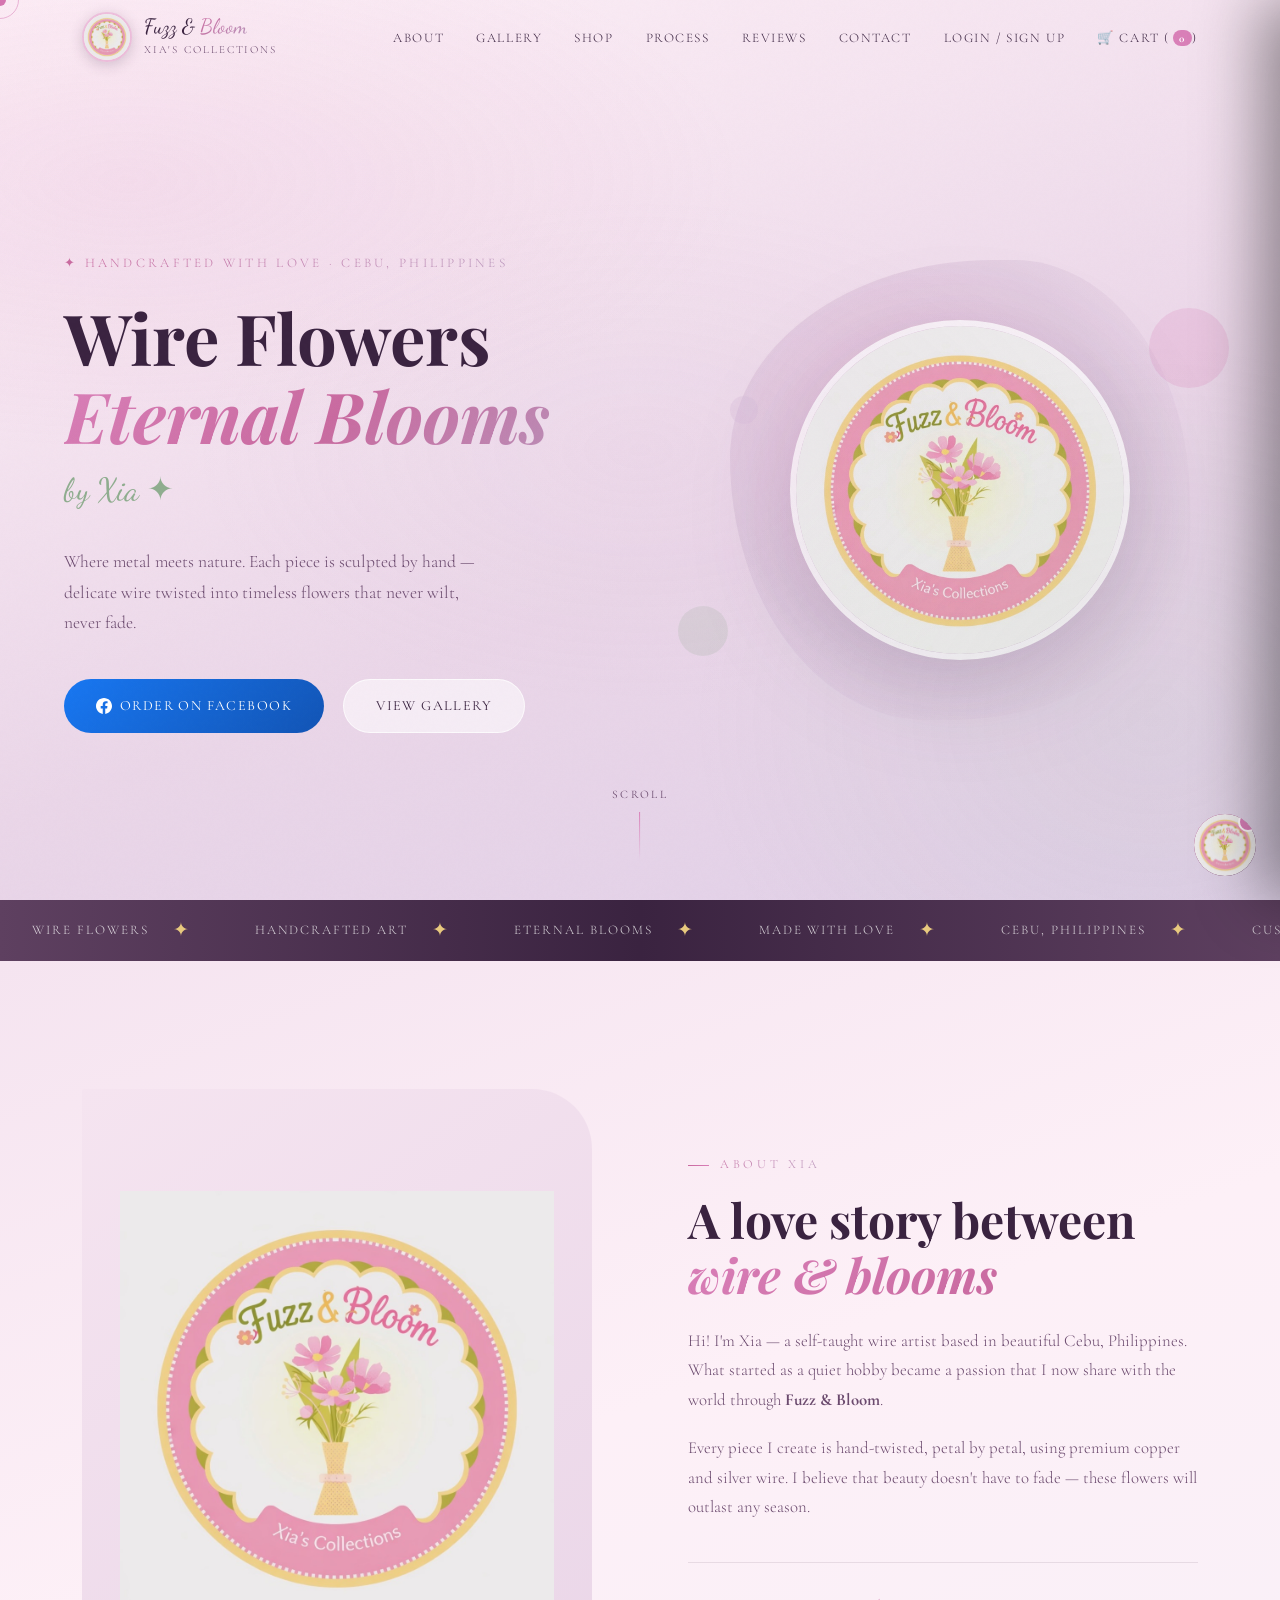
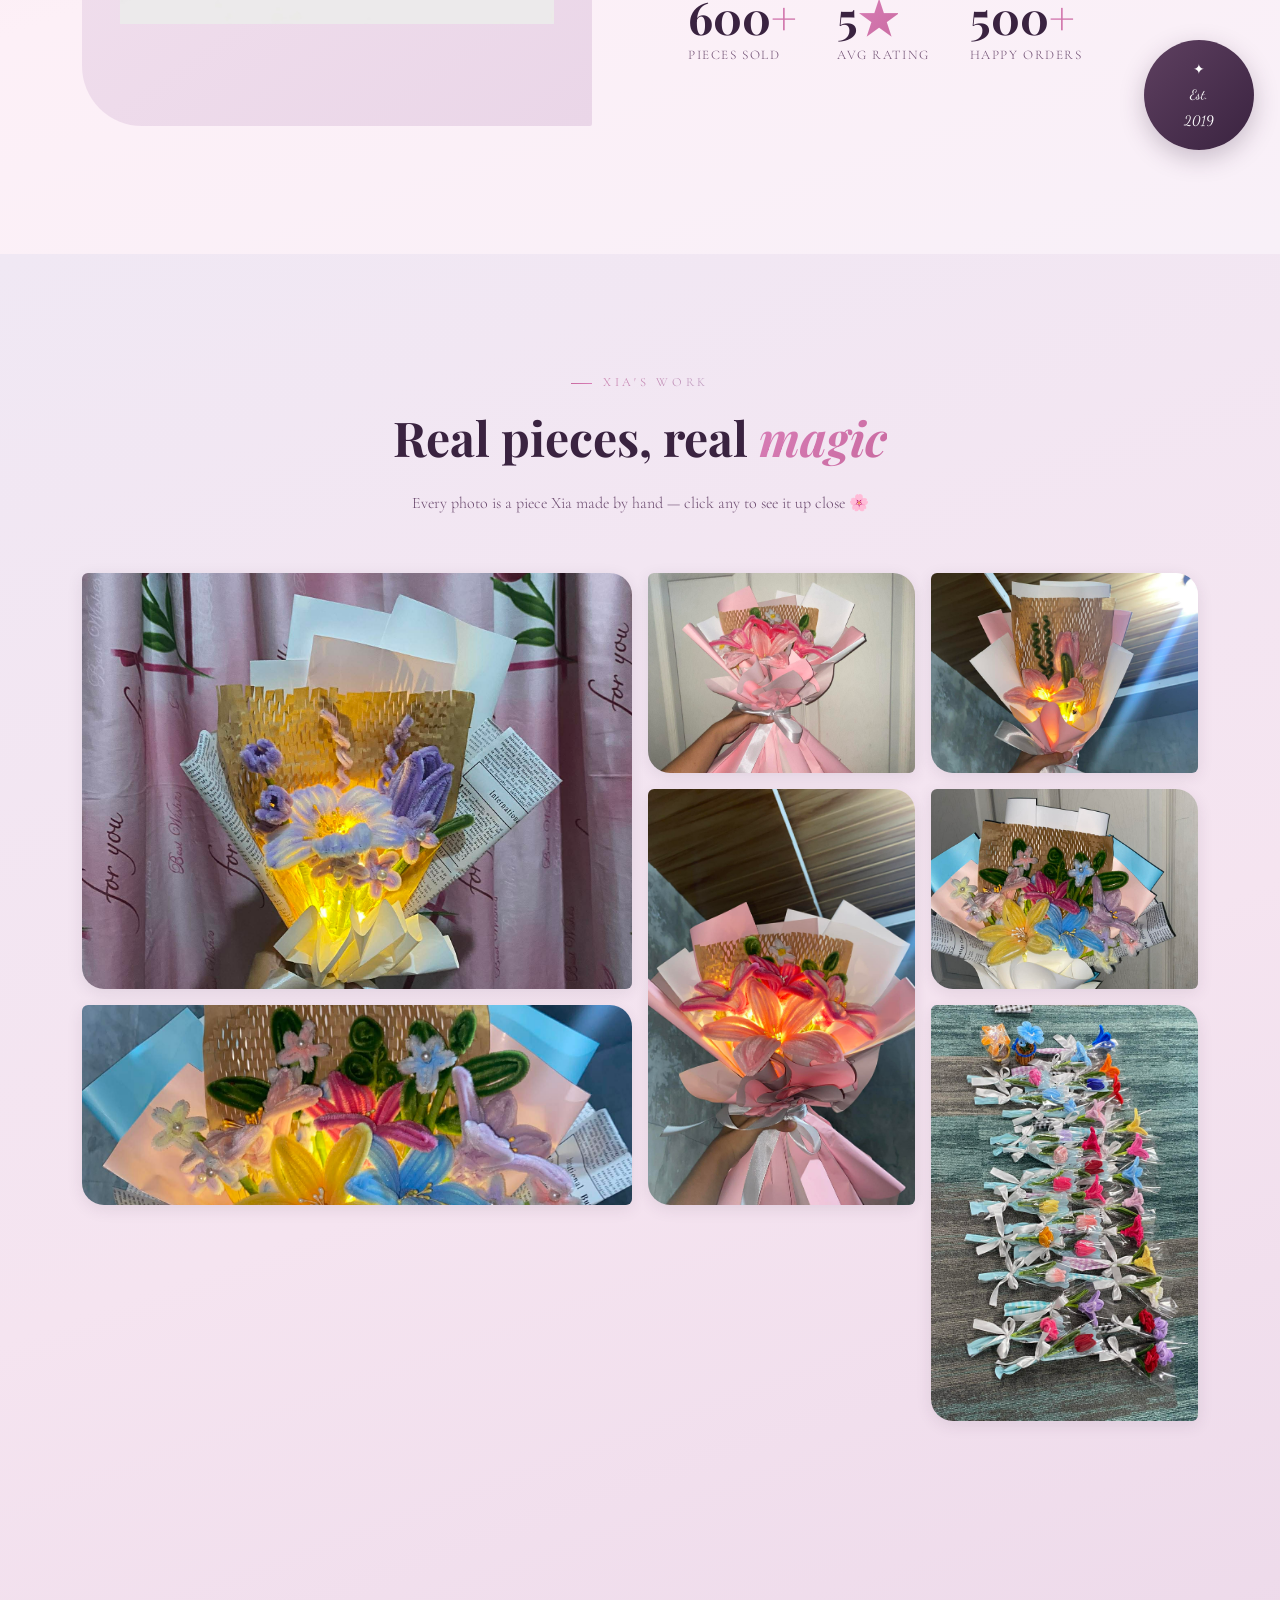
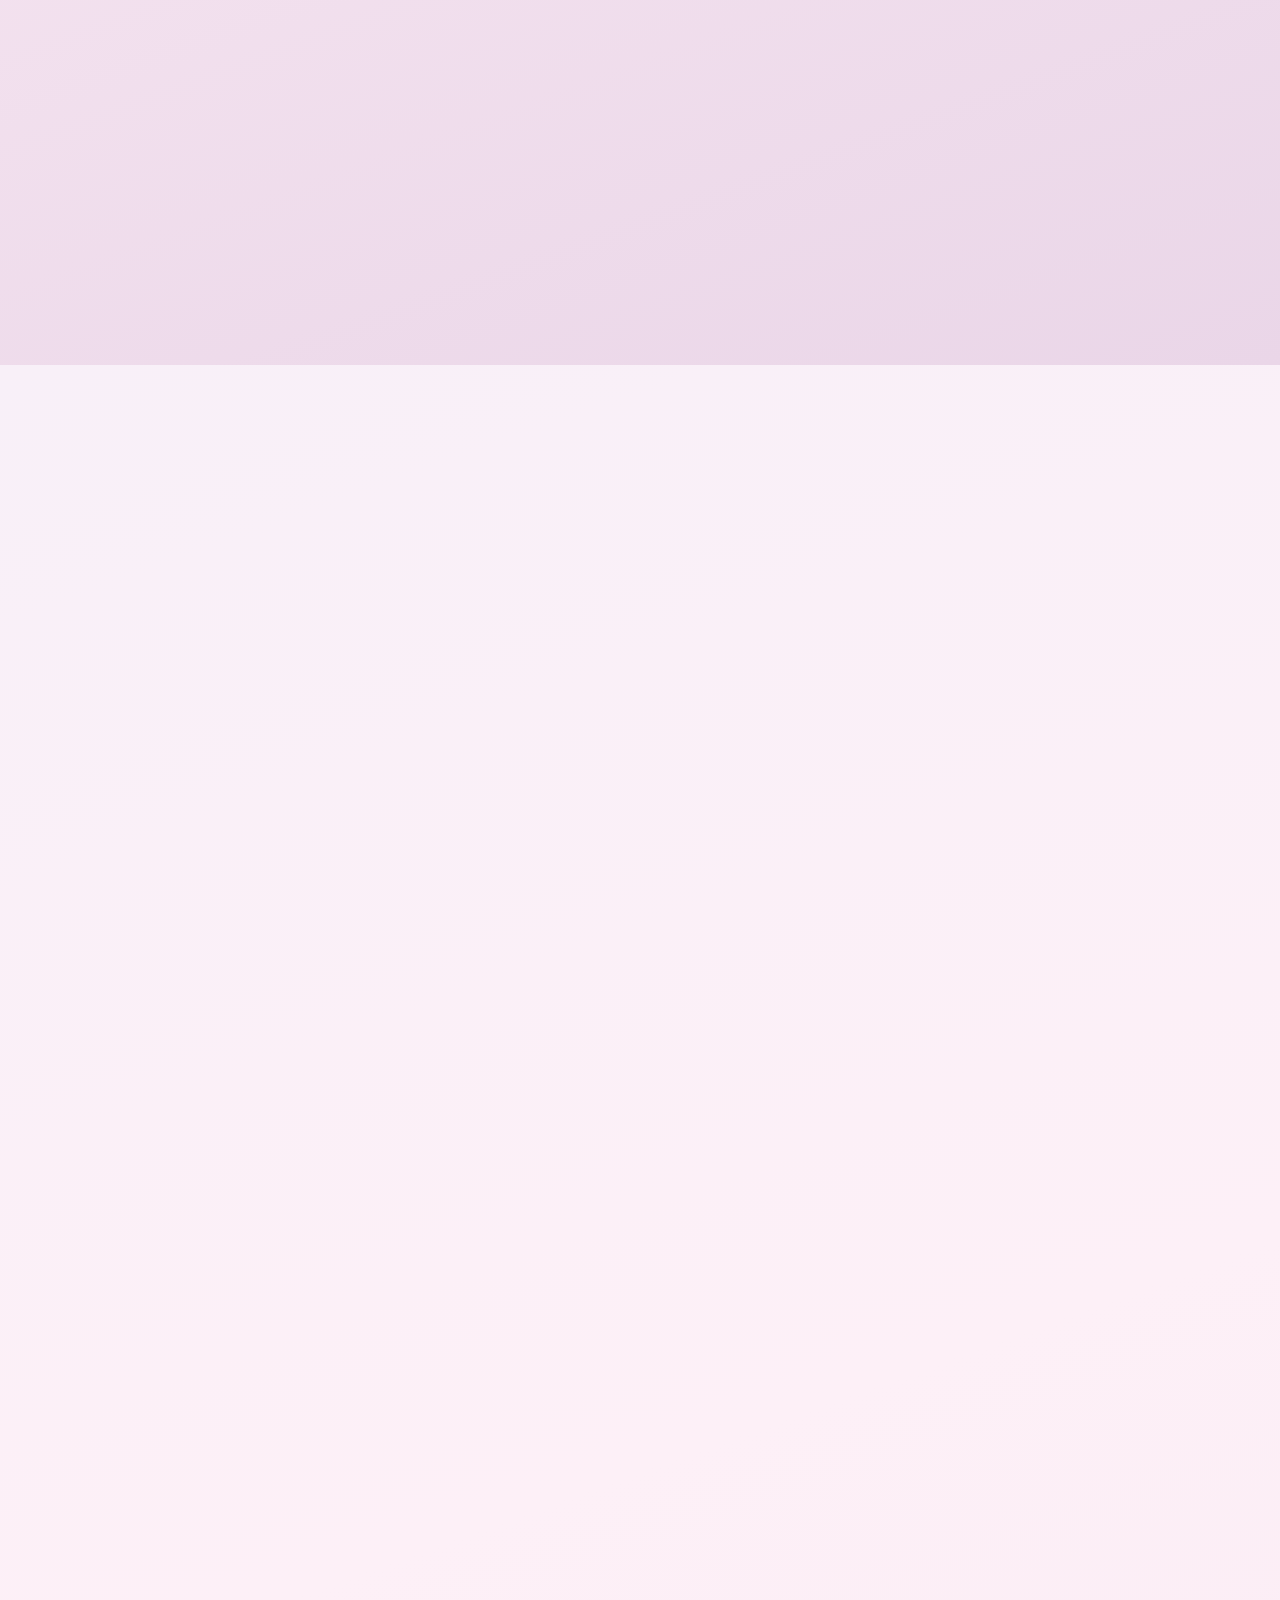
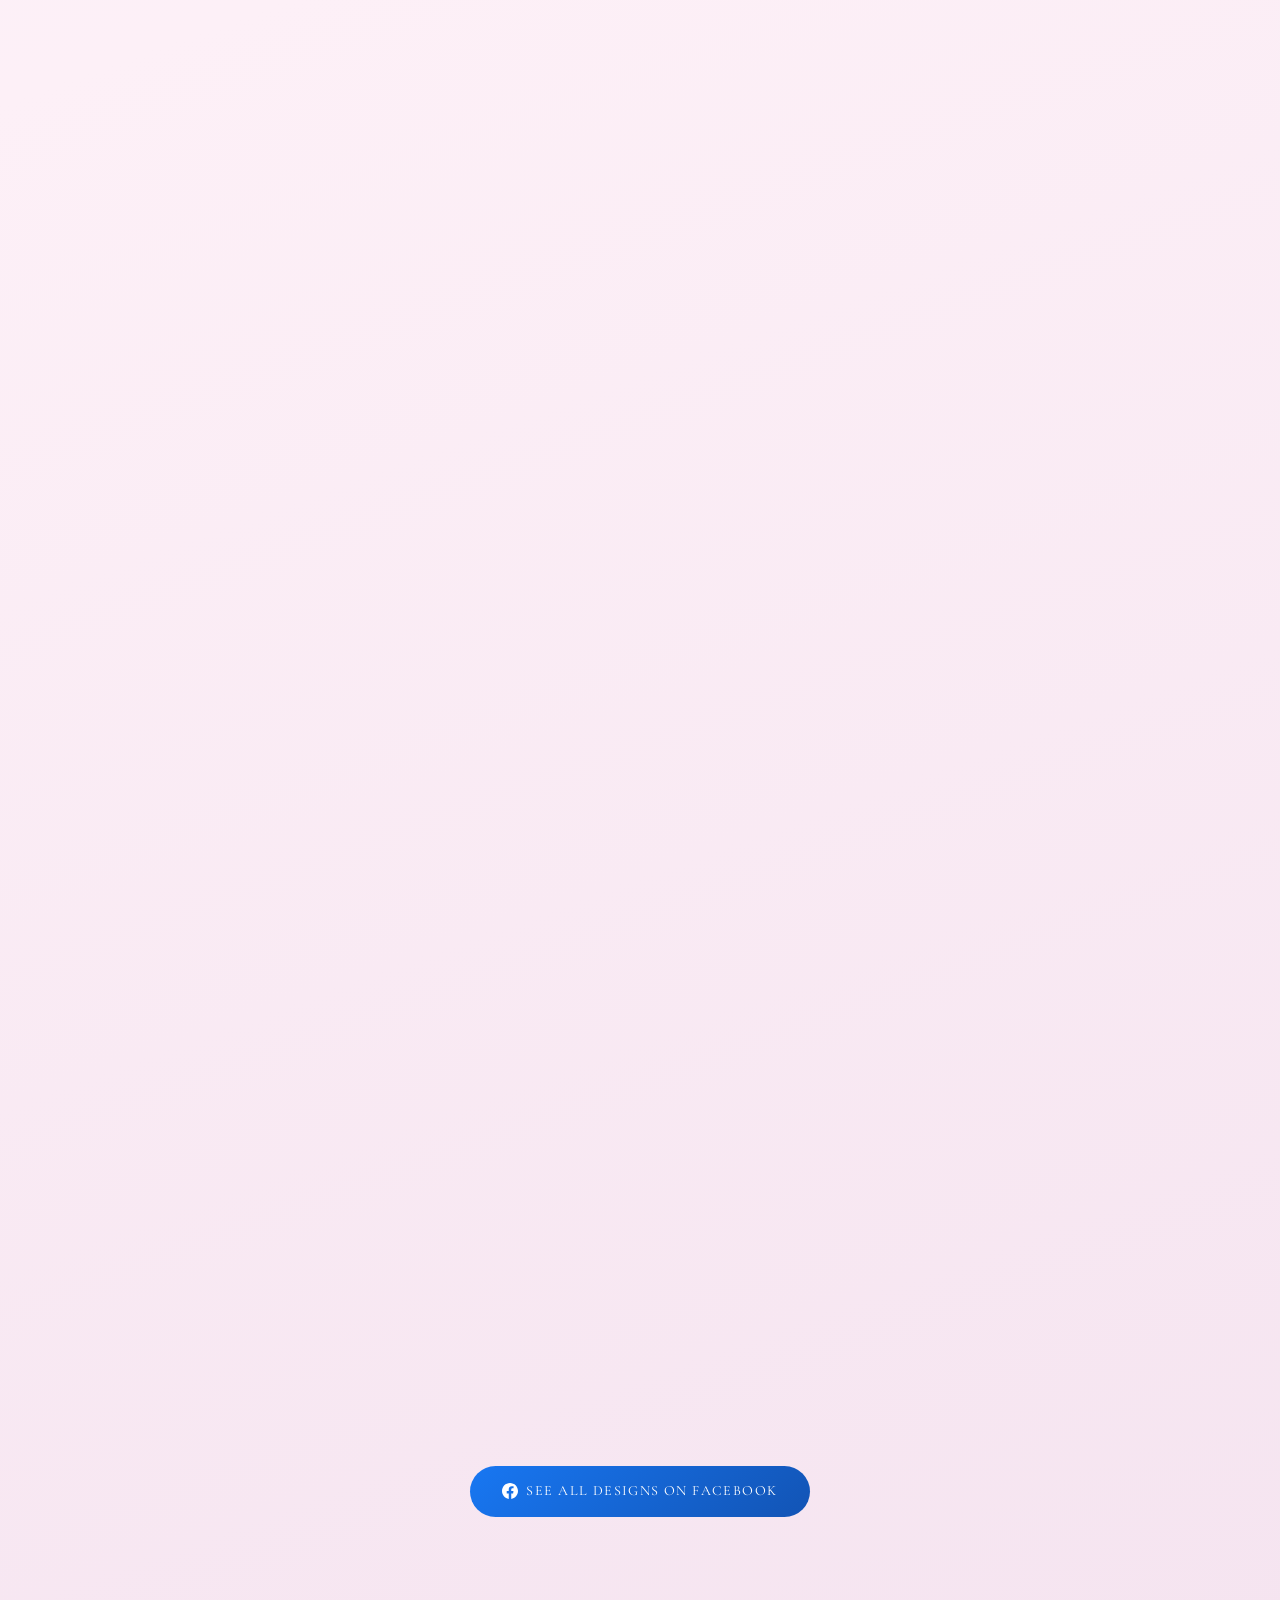
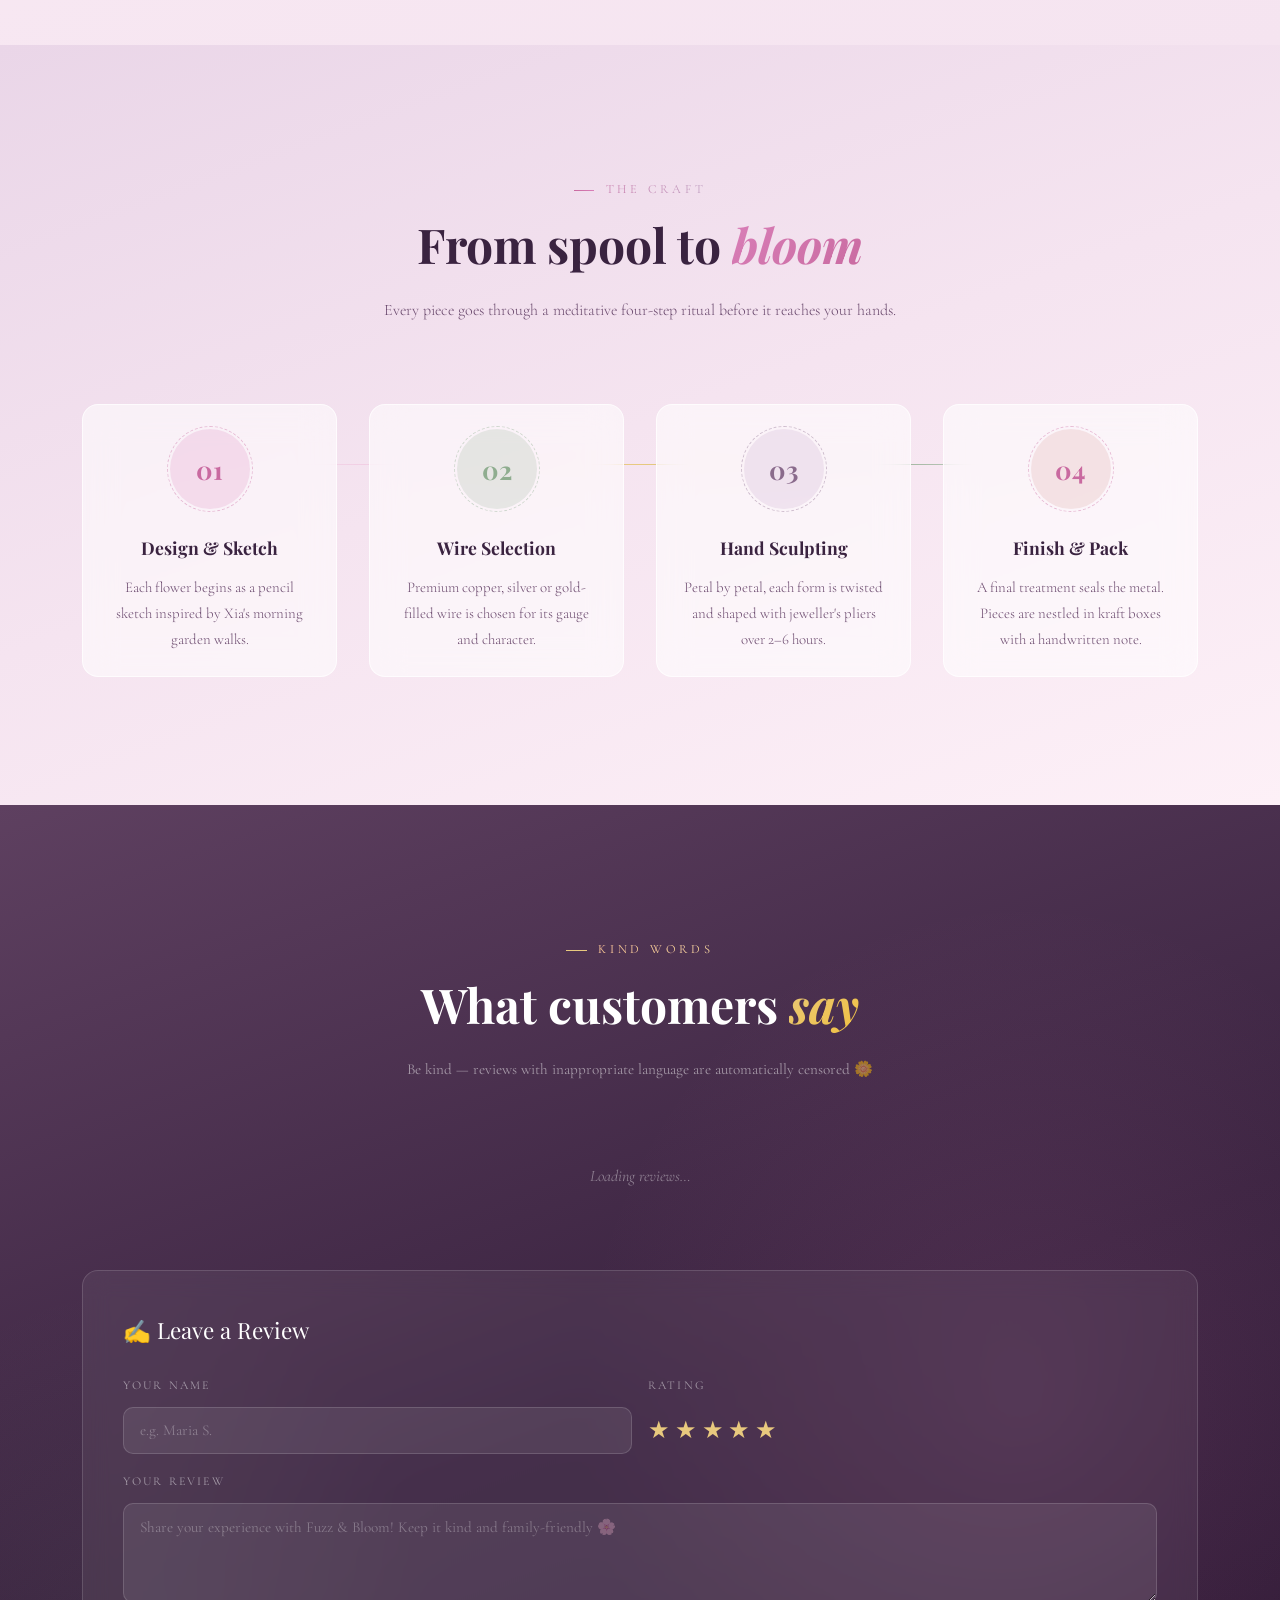
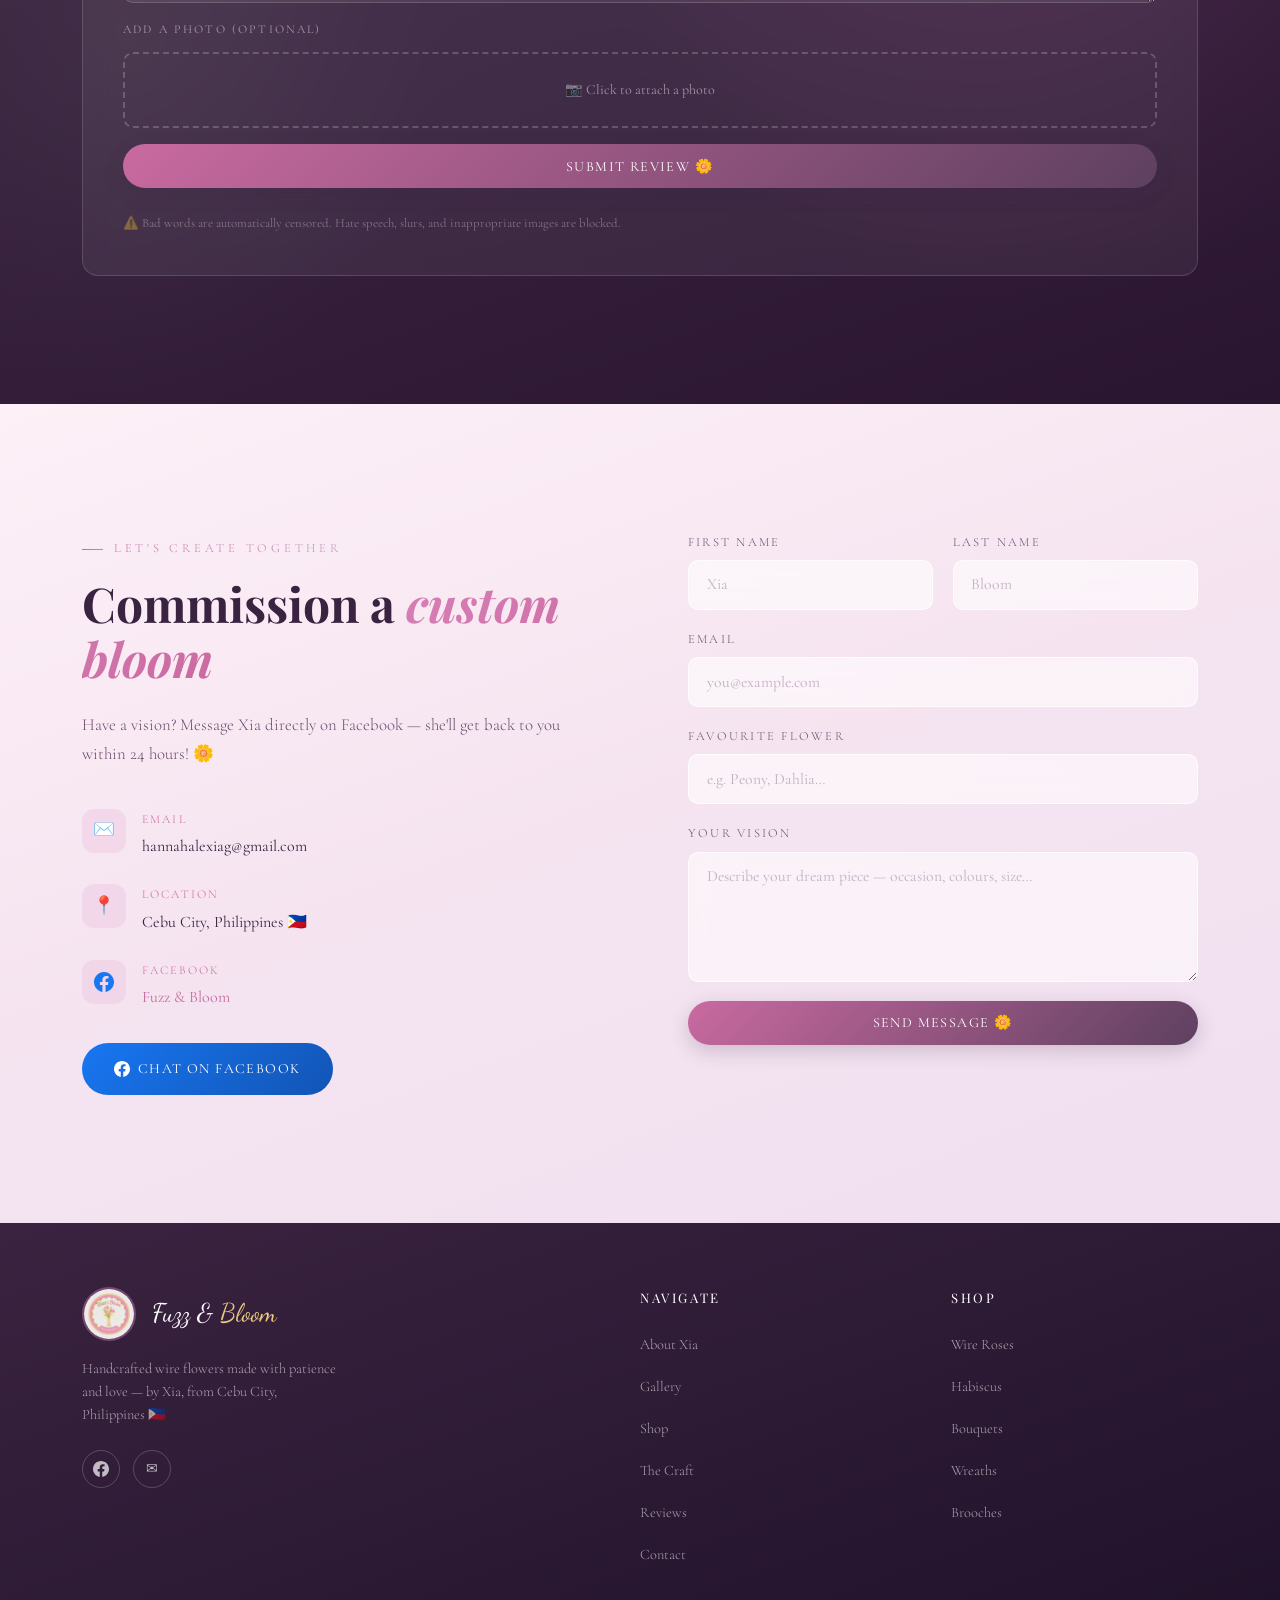
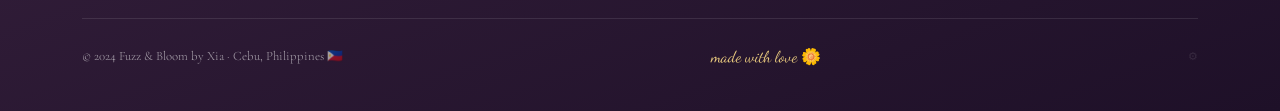
==== yuhuyuj/index.html @ 00b51adc "Rename index (1) (2).html to index.html" ====
<!DOCTYPE html>
<html lang="en">
<head>
  <meta charset="UTF-8"/>
  <meta name="viewport" content="width=device-width, initial-scale=1.0"/>
  <title>Fuzz &amp; Bloom — Xia's Collections</title>
  <link rel="icon" type="image/jpeg" href="rg.png"/>
  <link rel="preconnect" href="https://fonts.googleapis.com"/>
  <link rel="preconnect" href="https://fonts.gstatic.com" crossorigin/>
  <link href="https://fonts.googleapis.com/css2?family=Playfair+Display:ital,wght@0,400;0,700;1,400&family=Cormorant+Garamond:ital,wght@0,300;0,400;1,300&family=Dancing+Script:wght@500;700&display=swap" rel="stylesheet"/>
  <link rel="stylesheet" href="fb-addon.css">
</head>
<body>
  <div class="toast-container" id="toastContainer"></div>

  <div class="cursor" id="cursor"></div>
  <div class="cursor-ring" id="cursorRing"></div>
  <button onclick="window.scrollTo({top:0,behavior:'smooth'})" class="back-top" id="backTop">↑</button>

  <div class="price-modal" id="priceModal">
    <div class="price-box">
      <button class="price-close" id="priceClose">✕</button>
      <img src="f7.jpg" alt="Price List" class="price-img" onerror="this.style.display='none'"/>
      <div class="price-title">Wire Flower Prices 🌸</div>
      <div class="price-subtitle">Handcrafted by Xia · Cebu, Philippines</div>
      <div class="price-list">
        <div class="price-row"><span class="price-flower">🌹 Rose</span><span class="price-amt">₱50</span></div>
        <div class="price-row"><span class="price-flower">🌷 Tulips</span><span class="price-amt">₱45</span></div>
        <div class="price-row"><span class="price-flower">🌺 Habiscus</span><span class="price-amt">₱50</span></div>
        <div class="price-row"><span class="price-flower">🌸 Small Lily</span><span class="price-amt">₱30</span></div>
        <div class="price-row"><span class="price-flower">🌸 Big Lily</span><span class="price-amt">₱50</span></div>
        <div class="price-row"><span class="price-flower">🌻 Small Sunflower</span><span class="price-amt">₱50</span></div>
        <div class="price-row"><span class="price-flower">🌻 Big Sunflower</span><span class="price-amt">₱65</span></div>
        <div class="price-row"><span class="price-flower">💜 Small Lavender</span><span class="price-amt">₱25</span></div>
        <div class="price-row"><span class="price-flower">💜 Big Lavender</span><span class="price-amt">₱40</span></div>
        <div class="price-row"><span class="price-flower">🌼 Gerbera</span><span class="price-amt">₱45</span></div>
      </div>
      <div class="price-note">✨ +₱5 if with a simple wrap</div>
      <a href="https://www.facebook.com/profile.php?id=61588443693937" target="_blank" class="price-order-btn">
        <svg viewBox="0 0 24 24" style="width:16px;height:16px;fill:#fff"><path d="M24 12.073C24 5.406 18.627 0 12 0S0 5.406 0 12.073C0 18.1 4.388 23.094 10.125 24v-8.437H7.078v-3.49h3.047V9.41c0-3.026 1.792-4.697 4.533-4.697 1.312 0 2.686.236 2.686.236v2.97h-1.513c-1.49 0-1.956.93-1.956 1.887v2.267h3.328l-.532 3.49h-2.796V24C19.612 23.094 24 18.1 24 12.073z"/></svg>
        Order on Facebook
      </a>
    </div>
  </div>

  <div class="lightbox" id="lightbox">
    <button class="lb-close" id="lbClose">✕</button>
    <button class="lb-prev" id="lbPrev">‹</button>
    <img id="lbImg" src="" alt="Gallery"/>
    <button class="lb-next" id="lbNext">›</button>
    <div class="lb-counter" id="lbCounter"></div>
  </div>

  <div class="price-modal" id="potModal">
    <div class="price-box">
      <button class="price-close" onclick="closePotModal()">✕</button>
      <div style="display:grid;grid-template-columns:1fr 1fr;gap:.8rem;margin-bottom:1.2rem">
        <img src="lily.jpg" alt="Lily" style="border-radius:10px;height:120px;object-fit:cover;width:100%"/>
        <img src="habiscus.jpg" alt="Habiscus" style="border-radius:10px;height:120px;object-fit:cover;width:100%"/>
      </div>
      <div class="price-title">Flower on a Pot 🪴</div>
      <div class="price-subtitle">Handcrafted Wire Flowers in Pots</div>
      <div class="price-list">
        <div class="price-row"><span class="price-flower">🌸 Lily (1pc)</span><span class="price-amt">₱149</span></div>
        <div class="price-row"><span class="price-flower">🌺 Habiscus (1pc)</span><span class="price-amt">₱149</span></div>
      </div>
      <div class="price-note">🪴 Perfect home decor gift handmade by Xia!</div>
      <a href="https://www.facebook.com/profile.php?id=61588443693937" target="_blank" class="price-order-btn" style="margin-top:1rem">
        <svg viewBox="0 0 24 24" style="width:16px;height:16px;fill:#fff"><path d="M24 12.073C24 5.406 18.627 0 12 0S0 5.406 0 12.073C0 18.1 4.388 23.094 10.125 24v-8.437H7.078v-3.49h3.047V9.41c0-3.026 1.792-4.697 4.533-4.697 1.312 0 2.686.236 2.686.236v2.97h-1.513c-1.49 0-1.956.93-1.956 1.887v2.267h3.328l-.532 3.49h-2.796V24C19.612 23.094 24 18.1 24 12.073z"/></svg>
        Order on Facebook
      </a>
    </div>
  </div>

  <!-- AUTH MODAL (Login / Sign Up / Forgot Password) -->
  <div class="price-modal" id="authModal" style="display:none;">
    <div class="price-box" style="max-width:380px;">
      <button class="price-close" onclick="closeAuthModal()">✕</button>
      <div class="price-title" id="authModalTitle">Welcome to Fuzz &amp; Bloom 🌸</div>
      <div class="price-subtitle" id="authModalSub">Log in to start ordering</div>
      
      <!-- Login Form -->
      <form id="loginFormContainer" onsubmit="handleUserLogin(event)" style="display:flex;flex-direction:column;gap:1rem;margin-top:1rem;">
        <input class="sidebar-input" type="email" id="loginEmail" placeholder="Email address" required style="width:100%;"/>
        <input class="sidebar-input" type="password" id="loginPassword" placeholder="Password" required style="width:100%;"/>
        <p id="loginErrorMsg" style="color:#ff9999;font-size:0.8rem;display:none;"></p>
        <button type="submit" class="btn btn-primary" style="justify-content:center;width:100%;">Sign In</button>
        <div style="display:flex;justify-content:space-between;font-size:0.82rem;margin-top:.5rem;">
          <a href="#" onclick="switchAuthView('signup')" style="color:var(--gold)">Create Account</a>
          <a href="#" onclick="switchAuthView('forgot')" style="color:rgba(255,255,255,.6)">Forgot Password?</a>
        </div>
      </form>

      <!-- Sign Up Form -->
      <form id="signupFormContainer" onsubmit="handleUserSignup(event)" style="display:none;flex-direction:column;gap:1rem;margin-top:1rem;">
        <input class="sidebar-input" type="email" id="signupEmail" placeholder="Email address" required style="width:100%;"/>
        <input class="sidebar-input" type="password" id="signupPassword" placeholder="Create Password (min 6 chars)" required style="width:100%;"/>
        <p id="signupErrorMsg" style="color:#ff9999;font-size:0.8rem;display:none;"></p>
        <button type="submit" class="btn btn-primary" style="justify-content:center;width:100%;">Sign Up</button>
        <div style="text-align:center;font-size:0.82rem;margin-top:.5rem;">
          <a href="#" onclick="switchAuthView('login')" style="color:var(--gold)">Already have an account? Log In</a>
        </div>
      </form>

      <!-- Forgot Password Form -->
      <form id="forgotFormContainer" onsubmit="handleForgotPassword(event)" style="display:none;flex-direction:column;gap:1rem;margin-top:1rem;">
        <input class="sidebar-input" type="email" id="forgotEmail" placeholder="Enter your account email" required style="width:100%;"/>
        <p id="forgotErrorMsg" style="color:#ff9999;font-size:0.8rem;display:none;"></p>
        <button type="submit" class="btn btn-primary" style="justify-content:center;width:100%;">Send Reset Link</button>
        <div style="text-align:center;font-size:0.82rem;margin-top:.5rem;">
          <a href="#" onclick="switchAuthView('login')" style="color:var(--gold)">Back to Login</a>
        </div>
      </form>
    </div>
  </div>

  <!-- CART & CHECKOUT MODAL -->
  <div class="price-modal" id="cartModal" style="display:none;">
    <div class="price-box" style="max-width:480px;">
      <button class="price-close" onclick="closeCartModal()">✕</button>
      <div class="price-title">Your Shopping Cart 🛒</div>
      <div class="price-subtitle">Review items before purchasing</div>
      <div id="cartItemsContainer" style="max-height:220px;overflow-y:auto;margin:1rem 0;display:flex;flex-direction:column;gap:.5rem;">
      </div>
      <div style="display:flex;justify-content:space-between;color:#fff;font-family:var(--ff-display);font-size:1.2rem;margin:1rem 0;border-top:1px solid rgba(255,255,255,.1);padding-top:.5rem;">
        <span>Total:</span>
        <span id="cartTotalPrice">₱0</span>
      </div>
      <button onclick="purchaseCart()" class="btn btn-primary" style="width:100%;justify-content:center;">Purchase Cart 🌸</button>
    </div>
  </div>

  <div class="admin-overlay" id="adminOverlay"></div>
  <div class="admin-sidebar" id="adminSidebar">
    <div class="sidebar-header">
      <div class="sidebar-logo">
        <img src="logo.jpg" alt="Logo" class="sidebar-logo-img" onerror="this.style.display='none'"/>
        <div>
          <div class="sidebar-title">Admin Panel</div>
          <div class="sidebar-subtitle">Fuzz &amp; Bloom ✦ Xia's Collections</div>
        </div>
      </div>
      <button class="sidebar-close" id="sidebarClose">✕</button>
    </div>

    <div class="sidebar-tabs" id="sidebarTabs" style="display:none">
      <button class="sidebar-tab active" data-tab="reviews">💬 Reviews</button>
      <button class="sidebar-tab" data-tab="gallery">🖼 Gallery</button>
      <button class="sidebar-tab" data-tab="orders">📦 Orders</button>
      <button class="sidebar-tab" data-tab="logs">📋 Logs</button>
      <button class="sidebar-tab" data-tab="account">⚙️ Account</button>
    </div>

    <div class="sidebar-panel active" id="panel-login">
      <div style="text-align:center;padding:1rem 0">
        <div style="font-size:2.5rem;margin-bottom:.5rem">🔐</div>
        <div style="font-family:var(--ff-display);font-size:1.3rem;color:#fff;margin-bottom:.25rem">Welcome Back</div>
        <div style="font-size:.88rem;color:rgba(255,255,255,.4)">Sign in to manage your shop</div>
      </div>
      <div class="sidebar-field">
        <label class="sidebar-label">Username</label>
        <input class="sidebar-input" type="text" id="adminUser" placeholder="Enter username"/>
      </div>
      <div class="sidebar-field">
        <label class="sidebar-label">Password</label>
        <input class="sidebar-input" type="password" id="adminPass" placeholder="Enter password"/>
      </div>
      <p class="login-error" id="loginErr">❌ Incorrect credentials. Please try again.</p>
      <button class="sidebar-btn sidebar-btn-primary" onclick="doAdminLogin()">Sign In →</button>
    </div>

    <div class="sidebar-panel" id="panel-reviews">
      <div class="sidebar-section-title">Manage Reviews</div>
      <div id="adminRevList">
        <div class="admin-empty">Loading reviews…</div>
      </div>
    </div>

    <div class="sidebar-panel" id="panel-gallery">
      <div class="sidebar-section-title">Add Gallery Photos</div>
      <p style="font-size:.85rem;color:rgba(255,255,255,.45);margin-bottom:.5rem">Upload photos — AI will check for appropriate content before adding them to your gallery.</p>
      <div class="admin-upload-box" id="adminUploadBox">
        <input type="file" id="adminPhotoInput" accept="image/*" multiple onchange="handleAdminPhotoUpload(this)"/>
        <div class="admin-upload-label">📸 Click or drag photos here<br><span style="font-size:.75rem;opacity:.7">AI content check will run automatically</span></div>
      </div>
      <div class="admin-checking-msg" id="adminCheckMsg">🔍 Checking image with AI…</div>
      <div class="admin-approved-msg" id="adminApprovedMsg">✅ Image approved! Added to gallery.</div>
      <div class="admin-rejected-msg" id="adminRejectedMsg">🚫 Image rejected by AI moderator — inappropriate content detected.</div>
      <div class="admin-upload-preview" id="adminUploadPreview"></div>
      <div class="sidebar-section-title" style="margin-top:1rem">Current Gallery</div>
      <div class="admin-gallery-grid" id="adminGalleryGrid"></div>
    </div>

    <!-- Orders Panel -->
    <div class="sidebar-panel" id="panel-orders">
      <div class="sidebar-section-title">Customer Orders</div>
      <div id="adminOrdersList"><div class="admin-empty">Loading orders…</div></div>
    </div>

    <!-- System Logs Panel -->
    <div class="sidebar-panel" id="panel-logs">
      <div class="sidebar-section-title">Activity Logs</div>
      <div id="adminLogsList"><div class="admin-empty">Loading logs…</div></div>
    </div>

    <div class="sidebar-panel" id="panel-account">
      <div class="sidebar-section-title">Account</div>
      <div style="background:rgba(217,127,184,.08);border:1px solid rgba(217,127,184,.2);border-radius:12px;padding:1.2rem;display:flex;align-items:center;gap:1rem;margin-bottom:1rem">
        <div style="width:46px;height:46px;border-radius:50%;background:linear-gradient(135deg,var(--rose),var(--c7));display:flex;align-items:center;justify-content:center;font-size:1.3rem">👑</div>
        <div>
          <div style="color:#fff;font-family:var(--ff-display);font-size:.95rem">hannahalexiag@gmail.com</div>
          <div style="color:rgba(255,255,255,.4);font-size:.78rem;letter-spacing:.1em">Administrator</div>
        </div>
      </div>
      <div style="font-size:.85rem;color:rgba(255,255,255,.4);padding:1rem;background:rgba(255,255,255,.04);border-radius:10px;line-height:1.6">
        <strong style="color:rgba(255,255,255,.7)">Tips:</strong><br>
        • Delete reviews with bad content from the Reviews tab<br>
        • Add new gallery photos with automatic AI safety checking<br>
        • Photos are saved in your browser's local storage
      </div>
      <button class="sidebar-btn sidebar-btn-ghost" onclick="adminLogout()" style="margin-top:auto">Sign Out</button>
    </div>
  </div>

  <nav id="mainNav">
    <div class="nav-inner">
      <a href="#hero" class="nav-logo-wrap">
        <img src="logo.jpg" alt="Fuzz & Bloom" class="nav-logo-img" onerror="this.style.display='none'"/>
        <div>
          <div class="nav-logo-text">Fuzz &amp; <span>Bloom</span></div>
          <div class="nav-logo-sub">Xia's Collections</div>
        </div>
      </a>
      <ul class="nav-links">
        <li><a href="#about">About</a></li>
        <li><a href="#gallery">Gallery</a></li>
        <li><a href="#collection">Shop</a></li>
        <li><a href="#process">Process</a></li>
        <li><a href="#reviews">Reviews</a></li>
        <li><a href="#contact">Contact</a></li>
        <li id="authNavContainer">
          <a href="#" onclick="openAuthModal('login')" id="navLoginBtn">Login / Sign Up</a>
        </li>
        <li>
          <a href="#" onclick="openCartModal()" id="navCartBtn">🛒 Cart (<span id="cartCount">0</span>)</a>
        </li>
      </ul>
      <button class="hamburger" id="hamburger"><span></span><span></span><span></span></button>
    </div>
  </nav>

  <div class="mobile-menu" id="mobileMenu">
    <a href="#about" class="mobile-link">About</a>
    <a href="#gallery" class="mobile-link">Gallery</a>
    <a href="#collection" class="mobile-link">Shop</a>
    <a href="#process" class="mobile-link">Process</a>
    <a href="#reviews" class="mobile-link">Reviews</a>
    <a href="#contact" class="mobile-link">Contact</a>
  </div>

  <section id="hero">
    <div class="hero-text">
      <span class="hero-eyebrow">✦ Handcrafted with love · Cebu, Philippines</span>
      <h1 class="hero-title">Wire Flowers<br><em>Eternal Blooms</em></h1>
      <p class="hero-script">by Xia ✦</p>
      <p class="hero-desc">Where metal meets nature. Each piece is sculpted by hand — delicate wire twisted into timeless flowers that never wilt, never fade.</p>
      <div class="hero-cta">
        <a href="https://www.facebook.com/profile.php?id=61588443693937" target="_blank" rel="noopener" class="btn btn-facebook">
          <svg viewBox="0 0 24 24" style="width:16px;height:16px;fill:#fff"><path d="M24 12.073C24 5.406 18.627 0 12 0S0 5.406 0 12.073C0 18.1 4.388 23.094 10.125 24v-8.437H7.078v-3.49h3.047V9.41c0-3.026 1.792-4.697 4.533-4.697 1.312 0 2.686.236 2.686.236v2.97h-1.513c-1.49 0-1.956.93-1.956 1.887v2.267h3.328l-.532 3.49h-2.796V24C19.612 23.094 24 18.1 24 12.073z"/></svg>
          Order on Facebook
        </a>
        <a href="#gallery" class="btn btn-secondary">View Gallery</a>
      </div>
    </div>
    <div class="hero-visual">
      <div class="hero-blob"></div>
      <div class="hero-logo-float">
        <img src="logo.jpg" alt="Fuzz & Bloom" onerror="this.src='data:image/svg+xml,%3Csvg xmlns=%22http://www.w3.org/2000/svg%22 viewBox=%220 0 200 200%22%3E%3Ccircle cx=%22100%22 cy=%22100%22 r=%22100%22 fill=%22%23e8b4c8%22/%3E%3Ctext x=%22100%22 y=%22115%22 text-anchor=%22middle%22 font-size=%2260%22%3E🌸%3C/text%3E%3C/svg%3E'"/>
      </div>
      <div class="orb orb-1"></div>
      <div class="orb orb-2"></div>
      <div class="orb orb-3"></div>
    </div>
    <div class="scroll-hint"><span>Scroll</span><div class="line"></div></div>
  </section>

  <div class="marquee-strip">
    <div class="marquee-track">
      <span class="marquee-item">Wire Flowers <span class="marquee-dot">✦</span></span>
      <span class="marquee-item">Handcrafted Art <span class="marquee-dot">✦</span></span>
      <span class="marquee-item">Eternal Blooms <span class="marquee-dot">✦</span></span>
      <span class="marquee-item">Made with Love <span class="marquee-dot">✦</span></span>
      <span class="marquee-item">Cebu, Philippines <span class="marquee-dot">✦</span></span>
      <span class="marquee-item">Custom Orders <span class="marquee-dot">✦</span></span>
      <span class="marquee-item">Fuzz &amp; Bloom <span class="marquee-dot">✦</span></span>
      <span class="marquee-item">Wire Flowers <span class="marquee-dot">✦</span></span>
      <span class="marquee-item">Handcrafted Art <span class="marquee-dot">✦</span></span>
      <span class="marquee-item">Eternal Blooms <span class="marquee-dot">✦</span></span>
      <span class="marquee-item">Made with Love <span class="marquee-dot">✦</span></span>
      <span class="marquee-item">Cebu, Philippines <span class="marquee-dot">✦</span></span>
      <span class="marquee-item">Custom Orders <span class="marquee-dot">✦</span></span>
      <span class="marquee-item">Fuzz &amp; Bloom <span class="marquee-dot">✦</span></span>
    </div>
  </div>

  <section id="about">
    <div class="container">
      <div class="about-inner">
        <div class="reveal-left">
          <div class="about-img-frame">
            <div class="about-logo-display">
              <img src="logo.jpg" alt="Fuzz & Bloom" style="width:85%;height:85%;object-fit:contain" onerror="this.parentElement.innerHTML='<span style=font-size:5rem>🌸</span>'"/>
            </div>
          </div>
          <div class="about-badge">
            <div class="about-badge-inner"><span>✦</span><span>Est.</span><span>2019</span></div>
          </div>
        </div>
        <div class="reveal-right">
          <span class="section-label">About Xia</span>
          <h2 class="section-title">A love story between <em>wire &amp; blooms</em></h2>
          <p class="about-text">Hi! I'm Xia — a self-taught wire artist based in beautiful Cebu, Philippines. What started as a quiet hobby became a passion that I now share with the world through <strong>Fuzz &amp; Bloom</strong>.</p>
          <p class="about-text">Every piece I create is hand-twisted, petal by petal, using premium copper and silver wire. I believe that beauty doesn't have to fade — these flowers will outlast any season.</p>
          <div class="about-stats">
            <div class="stat"><div class="stat-num">600<span>+</span></div><div class="stat-label">Pieces Sold</div></div>
            <div class="stat"><div class="stat-num">5<span>★</span></div><div class="stat-label">Avg Rating</div></div>
            <div class="stat"><div class="stat-num">500<span>+</span></div><div class="stat-label">Happy Orders</div></div>
          </div>
        </div>
      </div>
    </div>
  </section>

  <section id="gallery">
    <div class="container">
      <div class="gallery-header reveal">
        <span class="section-label">Xia's Work</span>
        <h2 class="section-title">Real pieces, real <em>magic</em></h2>
        <p style="font-size:1rem;font-weight:300;color:var(--earth);margin-top:.5rem">Every photo is a piece Xia made by hand — click any to see it up close 🌸</p>
      </div>
      <div class="gallery-grid" id="galleryGrid"></div>
    </div>
  </section>

  <section id="collection">
    <div class="container">
      <div class="collection-header reveal">
        <span class="section-label">The Collection</span>
        <h2 class="section-title">Flowers that <em>never fade</em></h2>
        <p style="font-size:1rem;font-weight:300;color:var(--earth);margin-top:.5rem">Each piece is one-of-a-kind and handmade by Xia. Message us on Facebook to place your order! 💕</p>
      </div>
      <div class="products-grid" id="shopGrid"></div>
      
      <div class="products-grid" style="margin-top:2rem;grid-template-columns:repeat(2,1fr);max-width:780px;margin-left:auto;margin-right:auto" id="extraShopGrid">
        
        <div class="product-card reveal" style="cursor:none">
          <div class="product-img" style="position:relative">
            <img id="potMainImg" src="lily.jpg" alt="Flower on a Pot" loading="lazy" onerror="this.src='habiscus.jpg'"/>
            <div class="product-overlay"><div class="product-overlay-btn" onclick="openPotModal()">See Prices</div></div>
            
            <div style="position:absolute;bottom:.6rem;left:.6rem;display:flex;gap:.4rem;z-index:10">
              <div onclick="switchPotVariant('lily.jpg',this)" style="width:38px;height:38px;border-radius:6px;overflow:hidden;border:2px solid #fff;cursor:none;box-shadow:0 2px 8px rgba(0,0,0,.25);transition:border-color .2s" title="Lily">
                <img src="lily.jpg" style="width:100%;height:100%;object-fit:cover" onerror="this.parentElement.style.display='none'"/>
              </div>
              <div onclick="switchPotVariant('habiscus.jpg',this)" style="width:38px;height:38px;border-radius:6px;overflow:hidden;border:2px solid rgba(255,255,255,.4);cursor:none;box-shadow:0 2px 8px rgba(0,0,0,.25);transition:border-color .2s" title="Habiscus">
                <img src="habiscus.jpg" style="width:100%;height:100%;object-fit:cover" onerror="this.parentElement.style.display='none'"/>
              </div>
            </div>
        
            <div style="position:absolute;top:.6rem;right:.6rem;background:rgba(58,35,64,.75);color:#fff;font-size:.68rem;padding:.25rem .6rem;border-radius:100px;letter-spacing:.08em;backdrop-filter:blur(6px)">+1 variant</div>
          </div>
          <div class="product-info">
            <div class="product-tag">Handmade ✦ Wire on Pot</div>
            <div class="product-name">Flower on a Pot 🪴</div>
            <div class="product-desc">Adorable wire flowers planted in a cute pot — perfect for home decor! Click to see prices.</div>
            <div class="product-footer"><div class="product-price" style="font-size:1rem">From ₱149</div><div class="product-heart">♡</div></div>
            <div class="order-fb-btn" style="cursor:none;background:linear-gradient(135deg,var(--rose),var(--c7))" onclick="openPotModal()">🪴 See Prices</div>
            <button onclick="addToCart('Flower on a Pot', '₱149')" class="btn btn-secondary" style="width:100%;justify-content:center;margin-top:.5rem;font-size:.78rem;padding:.5rem;">🛒 Add to Cart</button>
          </div>
        </div>

        <div class="product-card price-card reveal" style="transition-delay:.1s;cursor:none">
          <div class="product-img price-card-img-wrap">
            <img src="f7.jpg" alt="Price List" onerror="this.parentElement.style.background='linear-gradient(135deg,var(--c2),var(--c3))'"/>
            <div class="product-overlay"><div class="product-overlay-btn">View Prices</div></div>
          </div>
          <div class="product-info">
            <div class="product-tag">Official Pricing ✦ Handcrafted</div>
            <div class="product-name">Wire Flower Prices 🌸</div>
            <div class="price-scroll-hint" style="text-align:left;padding:0;margin-bottom:.5rem">↕ Scroll to see all prices</div>
            <div class="price-scroll-wrap">
              <div class="price-row-item"><span class="price-flower-name">🌹 Rose</span><span class="price-flower-amt">₱50</span></div>
              <div class="price-row-item"><span class="price-flower-name">🌷 Tulips</span><span class="price-flower-amt">₱45</span></div>
              <div class="price-row-item"><span class="price-flower-name">🌺 Habiscus</span><span class="price-flower-amt">₱50</span></div>
              <div class="price-row-item"><span class="price-flower-name">🌸 Small Lily</span><span class="price-flower-amt">₱30</span></div>
              <div class="price-row-item"><span class="price-flower-name">🌸 Big Lily</span><span class="price-flower-amt">₱50</span></div>
              <div class="price-row-item"><span class="price-flower-name">🌻 Small Sunflower</span><span class="price-flower-amt">₱50</span></div>
              <div class="price-row-item"><span class="price-flower-name">🌻 Big Sunflower</span><span class="price-flower-amt">₱65</span></div>
              <div class="price-row-item"><span class="price-flower-name">💜 Small Lavender</span><span class="price-flower-amt">₱25</span></div>
              <div class="price-row-item"><span class="price-flower-name">💜 Big Lavender</span><span class="price-flower-amt">₱40</span></div>
              <div class="price-row-item"><span class="price-flower-name">🌼 Gerbera</span><span class="price-flower-amt">₱45</span></div>
            </div>
            <div class="price-wrap-note" style="margin:.6rem 0">✨ <strong>+₱5</strong> if with a simple wrap</div>
            <a href="https://www.facebook.com/share/1E7cz4nbJe" target="_blank" rel="noopener" class="order-fb-btn">
              <svg viewBox="0 0 24 24"><path d="M24 12.073C24 5.406 18.627 0 12 0S0 5.406 0 12.073C0 18.1 4.388 23.094 10.125 24v-8.437H7.078v-3.49h3.047V9.41c0-3.026 1.792-4.697 4.533-4.697 1.312 0 2.686.236 2.686.236v2.97h-1.513c-1.49 0-1.956.93-1.956 1.887v2.267h3.328l-.532 3.49h-2.796V24C19.612 23.094 24 18.1 24 12.073z"/></svg>
              Order on Facebook
            </a>
          </div>
        </div>

      </div>
      <div style="text-align:center;margin-top:3rem" class="reveal">
        <a href="https://www.facebook.com/profile.php?id=61588443693937" target="_blank" rel="noopener" class="btn btn-facebook">
          <svg viewBox="0 0 24 24" style="width:16px;height:16px;fill:#fff"><path d="M24 12.073C24 5.406 18.627 0 12 0S0 5.406 0 12.073C0 18.1 4.388 23.094 10.125 24v-8.437H7.078v-3.49h3.047V9.41c0-3.026 1.792-4.697 4.533-4.697 1.312 0 2.686.236 2.686.236v2.97h-1.513c-1.49 0-1.956.93-1.956 1.887v2.267h3.328l-.532 3.49h-2.796V24C19.612 23.094 24 18.1 24 12.073z"/></svg>
          See All Designs on Facebook
        </a>
      </div>
    </div>
  </section>

  <section id="process">
    <div class="container">
      <div class="process-header reveal">
        <span class="section-label">The Craft</span>
        <h2 class="section-title">From spool to <em>bloom</em></h2>
        <p style="font-size:1rem;font-weight:300;color:var(--earth)">Every piece goes through a meditative four-step ritual before it reaches your hands.</p>
      </div>
      <div class="process-steps">
        <div class="step-card step-1 reveal" style="transition-delay:0s"><div class="step-num">01</div><div class="step-title">Design &amp; Sketch</div><div class="step-desc">Each flower begins as a pencil sketch inspired by Xia's morning garden walks.</div></div>
        <div class="step-card step-2 reveal" style="transition-delay:.15s"><div class="step-num">02</div><div class="step-title">Wire Selection</div><div class="step-desc">Premium copper, silver or gold-filled wire is chosen for its gauge and character.</div></div>
        <div class="step-card step-3 reveal" style="transition-delay:.3s"><div class="step-num">03</div><div class="step-title">Hand Sculpting</div><div class="step-desc">Petal by petal, each form is twisted and shaped with jeweller's pliers over 2–6 hours.</div></div>
        <div class="step-card step-4 reveal" style="transition-delay:.45s"><div class="step-num">04</div><div class="step-title">Finish &amp; Pack</div><div class="step-desc">A final treatment seals the metal. Pieces are nestled in kraft boxes with a handwritten note.</div></div>
      </div>
    </div>
  </section>

  <section id="reviews">
    <div class="rev-bg"></div>
    <div class="container">
      <div class="rev-header reveal">
        <span class="section-label">Kind Words</span>
        <h2 class="section-title">What customers <em style="background:linear-gradient(135deg,var(--gold),#f0c040);-webkit-background-clip:text;-webkit-text-fill-color:transparent">say</em></h2>
        <p style="font-size:.95rem;color:rgba(255,255,255,.5);margin-top:.4rem">Be kind — reviews with inappropriate language are automatically censored 🌼</p>
      </div>
      <div class="reviews-grid" id="reviewsGrid">
        <div class="rev-empty" id="revEmpty">Loading reviews…</div>
      </div>
      <div class="rev-form-wrap reveal">
        <div class="rev-form-title">✍️ Leave a Review</div>
        <form class="rev-form" id="revForm" onsubmit="submitReview(event)">
          <div class="rev-form-row">
            <div class="form-group"><label class="rev-label">Your Name</label><input class="rev-input" id="revName" type="text" placeholder="e.g. Maria S." required maxlength="40"/></div>
            <div class="form-group">
              <label class="rev-label">Rating</label>
              <div class="star-select" id="starSelect">
                <span data-v="1">★</span><span data-v="2">★</span><span data-v="3">★</span><span data-v="4">★</span><span data-v="5">★</span>
              </div>
            </div>
          </div>
          <div class="form-group">
            <label class="rev-label">Your Review</label>
            <textarea class="rev-textarea" id="revText" placeholder="Share your experience with Fuzz &amp; Bloom! Keep it kind and family-friendly 🌸" required maxlength="500"></textarea>
            <p class="rev-error" id="revError"></p>
          </div>
          
          <div class="form-group">
            <label class="rev-label">Add a Photo (optional)</label>
            <div class="photo-upload-area">
              <input type="file" id="revPhotoInput" accept="image/*" onchange="handleRevPhoto(this)"/>
              <div class="photo-upload-label">📷 Click to attach a photo</div>
              <img id="revPhotoPreview" class="photo-preview" src="" alt="Preview"/>
              <div class="photo-checking" id="revPhotoChecking">🔍 Checking image with AI…</div>
            </div>
            <div class="rev-error" id="revPhotoError" style="display:none"></div>
          </div>
          <button type="submit" class="btn btn-primary" style="cursor:none;width:100%;justify-content:center">Submit Review 🌼</button>
          <p class="rev-notice">⚠️ Bad words are automatically censored. Hate speech, slurs, and inappropriate images are blocked.</p>
        </form>
        <div id="revSuccess" style="display:none;text-align:center;padding:2rem;font-family:var(--ff-script);font-size:1.6rem;color:var(--gold)">Thank you for your kind words! 🌼</div>
      </div>
    </div>
  </section>

  <section id="contact">
    <div class="container">
      <div class="contact-inner">
        <div class="reveal-left">
          <span class="section-label">Let's Create Together</span>
          <h2 class="section-title">Commission a <em>custom bloom</em></h2>
          <p style="font-size:1.05rem;font-weight:300;color:var(--earth);margin-bottom:2.5rem">Have a vision? Message Xia directly on Facebook — she'll get back to you within 24 hours! 🌼</p>
          <div class="contact-detail">
            <div class="contact-icon">✉️</div>
            <div><div class="contact-text-label">Email</div><div class="contact-text-val"><a href="mailto:hannahalexiag@gmail.com">hannahalexiag@gmail.com</a></div></div>
          </div>
          <div class="contact-detail">
            <div class="contact-icon">📍</div>
            <div><div class="contact-text-label">Location</div><div class="contact-text-val">Cebu City, Philippines 🇵🇭</div></div>
          </div>
          <div class="contact-detail">
            <div class="contact-icon"><svg viewBox="0 0 24 24" style="width:20px;height:20px;fill:#1877F2"><path d="M24 12.073C24 5.406 18.627 0 12 0S0 5.406 0 12.073C0 18.1 4.388 23.094 10.125 24v-8.437H7.078v-3.49h3.047V9.41c0-3.026 1.792-4.697 4.533-4.697 1.312 0 2.686.236 2.686.236v2.97h-1.513c-1.49 0-1.956.93-1.956 1.887v2.267h3.328l-.532 3.49h-2.796V24C19.612 23.094 24 18.1 24 12.073z"/></svg></div>
            <div><div class="contact-text-label">Facebook</div><div class="contact-text-val"><a href="https://www.facebook.com/profile.php?id=61588443693937" target="_blank" style="color:var(--rose)">Fuzz &amp; Bloom</a></div></div>
          </div>
          <div style="margin-top:2rem">
            <a href="https://www.facebook.com/profile.php?id=61588443693937" target="_blank" class="btn btn-facebook">
              <svg viewBox="0 0 24 24" style="width:16px;height:16px;fill:#fff"><path d="M24 12.073C24 5.406 18.627 0 12 0S0 5.406 0 12.073C0 18.1 4.388 23.094 10.125 24v-8.437H7.078v-3.49h3.047V9.41c0-3.026 1.792-4.697 4.533-4.697 1.312 0 2.686.236 2.686.236v2.97h-1.513c-1.49 0-1.956.93-1.956 1.887v2.267h3.328l-.532 3.49h-2.796V24C19.612 23.094 24 18.1 24 12.073z"/></svg>
              Chat on Facebook
            </a>
          </div>
        </div>
        <div class="reveal-right">
          <form class="contact-form" id="contactForm" onsubmit="handleContact(event)">
            <div class="form-row">
              <div class="form-group"><label class="form-label">First Name</label><input class="form-input" type="text" placeholder="Xia" required/></div>
              <div class="form-group"><label class="form-label">Last Name</label><input class="form-input" type="text" placeholder="Bloom" required/></div>
            </div>
            <div class="form-group"><label class="form-label">Email</label><input class="form-input" type="email" placeholder="you@example.com" required/></div>
            <div class="form-group"><label class="form-label">Favourite Flower</label><input class="form-input" type="text" placeholder="e.g. Peony, Dahlia…"/></div>
            <div class="form-group"><label class="form-label">Your Vision</label><textarea class="form-textarea" placeholder="Describe your dream piece — occasion, colours, size…" required></textarea></div>
            <button type="submit" class="btn btn-primary" style="cursor:none;width:100%;justify-content:center">Send Message 🌼</button>
            <div id="contactSuccess" style="display:none;text-align:center;padding:1rem;background:rgba(143,173,143,.15);border-radius:10px;color:var(--sage);font-family:var(--ff-script);font-size:1.3rem">Thank you! Xia will reply via email soon 🌿</div>
          </form>
        </div>
      </div>
    </div>
  </section>

  <footer>
    <div class="container">
      <div class="footer-inner">
        <div>
          <div class="footer-brand">
            <img src="logo.jpg" alt="Fuzz & Bloom" class="footer-logo-img" onerror="this.style.display='none'"/>
            <div class="footer-logo-text">Fuzz &amp; <span>Bloom</span></div>
          </div>
          <p class="footer-tagline">Handcrafted wire flowers made with patience and love — by Xia, from Cebu City, Philippines 🇵🇭</p>
          <div class="social-row">
            <a href="https://www.facebook.com/profile.php?id=61588443693937" target="_blank" class="social-btn fb">
              <svg viewBox="0 0 24 24"><path d="M24 12.073C24 5.406 18.627 0 12 0S0 5.406 0 12.073C0 18.1 4.388 23.094 10.125 24v-8.437H7.078v-3.49h3.047V9.41c0-3.026 1.792-4.697 4.533-4.697 1.312 0 2.686.236 2.686.236v2.97h-1.513c-1.49 0-1.956.93-1.956 1.887v2.267h3.328l-.532 3.49h-2.796V24C19.612 23.094 24 18.1 24 12.073z"/></svg>
            </a>
            <a href="mailto:hannahalexiag@gmail.com" class="social-btn">✉</a>
          </div>
        </div>
        <div>
          <div class="footer-col-title">Navigate</div>
          <ul class="footer-links">
            <li><a href="#about">About Xia</a></li><li><a href="#gallery">Gallery</a></li>
            <li><a href="#collection">Shop</a></li><li><a href="#process">The Craft</a></li>
            <li><a href="#reviews">Reviews</a></li><li><a href="#contact">Contact</a></li>
          </ul>
        </div>
        <div>
          <div class="footer-col-title">Shop</div>
          <ul class="footer-links">
            <li><a href="#collection">Wire Roses</a></li><li><a href="#collection">Habiscus</a></li>
            <li><a href="#collection">Bouquets</a></li><li><a href="#collection">Wreaths</a></li>
            <li><a href="#collection">Brooches</a></li>
          </ul>
        </div>
      </div>
      <div class="footer-bottom">
        <span>© 2024 Fuzz &amp; Bloom by Xia · Cebu, Philippines 🇵🇭</span>
        <span style="font-family:var(--ff-script);font-size:1rem;color:var(--gold)">made with love 🌼</span>
        <button class="admin-link" id="adminTrigger">⚙</button>
      </div>
    </div>
  </footer>

  <button class="chat-fab" id="chatFab" aria-label="Chat with us">
    <div class="chat-badge">1</div>
    <img src="logo.jpg" alt="Chat" class="chat-fab-logo" onerror="this.parentElement.innerHTML='<span style=font-size:1.5rem>💬</span>'"/>
  </button>
  <div class="chat-window" id="chatWindow">
    <div class="chat-head">
      <div class="chat-avatar"><img src="logo.jpg" alt="Bot" onerror="this.parentElement.innerHTML='🌸'"/></div>
      <div class="chat-head-info">
        <div class="chat-head-name">Fuzz &amp; Bloom Bot 🌼</div>
        <div class="chat-head-status"><span class="online-dot"></span> Usually replies instantly</div>
      </div>
      <button class="chat-close-btn" id="chatClose">✕</button>
    </div>
    <div class="chat-messages" id="chatMessages"></div>
    <div class="chat-quick">
      <button class="quick-btn" onclick="askQuick('How do I order?')">🛒 How to order?</button>
      <button class="quick-btn" onclick="askQuick('What are your prices?')">💰 Prices?</button>
      <button class="quick-btn" onclick="askQuick('Do you ship?')">📦 Do you ship?</button>
      <button class="quick-btn" onclick="askQuick('How long does it take?')">⏱ Wait time?</button>
      <button class="quick-btn" onclick="askQuick('Can I customize?')">🎨 Custom order?</button>
      <button class="quick-btn" onclick="askQuick('What materials do you use?')">🔩 Materials?</button>
    </div>
    <div class="chat-input-area">
      <input class="chat-input" id="chatInput" type="text" placeholder="Type a message…" maxlength="200"/>
      <button class="chat-send" id="chatSend">
        <svg viewBox="0 0 24 24"><path d="M2 21l21-9L2 3v7l15 2-15 2v7z"/></svg>
      </button>
    </div>
  </div>

  <script src="fb-addon.js"></script>
</body>
</html>
---- yuhuyuj/fb-addon.css ----
/* fb-addon.css */
:root {
  --c1: #fdf0f7;   
  --c2: #f5e4f0;   
  --c3: #ead6e8;   
  --c4: #d4b8d6;   
  --c5: #b894ba;   
  --c6: #8a6b8c;   
  --c7: #5e4060;  
  --c8: #3a2340; 
  --pink: #d97fb8;
  --rose: #c96aa0;
  --gold: #e8c97e;
  --sage: #8fad8f;
  --cream: #fdf8fc;
  --parchment: #f5eaf3;
  --bark: #3a2340;
  --earth: #6b4a6e;
  --warm-white: #fefcff;
  --lpink: #f0c8e0;
  --glass: rgba(255, 255, 255, 0.55);
  --glass-border: rgba(255, 255, 255, 0.7);
  --ff-display: 'Playfair Display', serif;
  --ff-script: 'Dancing Script', cursive;
  --ff-body: 'Cormorant Garamond', serif;
  --ease: cubic-bezier(0.16, 1, 0.3, 1);
  --ease-out: cubic-bezier(0.23, 1, 0.32, 1);
}

*, *::before, *::after { box-sizing: border-box; margin: 0; padding: 0; }
html { scroll-behavior: smooth; }
body {
  background: var(--cream);
  color: var(--bark);
  font-family: var(--ff-body);
  font-size: 1.1rem;
  line-height: 1.75;
  overflow-x: hidden;
  cursor: none;
}
img { max-width: 100%; display: block; }
a { color: inherit; text-decoration: none; }
input, textarea, button, select { font-family: inherit; }

body::after {
  content: '';
  position: fixed;
  inset: 0;
  background:
    radial-gradient(ellipse 80% 50% at 10% 20%, rgba(217, 127, 184, .12) 0%, transparent 60%),
    radial-gradient(ellipse 60% 70% at 90% 80%, rgba(143, 173, 143, .1) 0%, transparent 60%),
    radial-gradient(ellipse 50% 40% at 50% 50%, rgba(212, 184, 214, .08) 0%, transparent 70%);
  pointer-events: none;
  z-index: 0;
}

body::before {
  content: '';
  position: fixed;
  inset: 0;
  background-image: url("data:image/svg+xml,%3Csvg viewBox='0 0 256 256' xmlns='http://www.w3.org/2000/svg'%3E%3Cfilter id='n'%3E%3CfeTurbulence type='fractalNoise' baseFrequency='0.9' numOctaves='4' stitchTiles='stitch'/%3E%3C/filter%3E%3Crect width='100%25' height='100%25' filter='url(%23n)' opacity='0.04'/%3E%3C/svg%3E");
  pointer-events: none;
  z-index: 1000;
  opacity: .35;
}

.cursor { position: fixed; width: 12px; height: 12px; background: var(--pink); border-radius: 50%; pointer-events: none; z-index: 9999; transform: translate(-50%, -50%); transition: transform .1s var(--ease), background .3s; mix-blend-mode: multiply; }
.cursor-ring { position: fixed; width: 38px; height: 38px; border: 1.5px solid var(--pink); border-radius: 50%; pointer-events: none; z-index: 9998; transform: translate(-50%, -50%); transition: transform .3s var(--ease), width .3s, height .3s, opacity .3s; opacity: .5; }
.cursor.active { transform: translate(-50%, -50%) scale(1.8); background: var(--gold); }
.cursor-ring.active { width: 58px; height: 58px; opacity: .25; }
@media(hover: none) { .cursor, .cursor-ring { display: none; } body { cursor: auto; } }

.container { max-width: 1180px; margin: 0 auto; padding: 0 2rem; position: relative; z-index: 2; }
.reveal { opacity: 0; transform: translateY(40px); transition: opacity .85s var(--ease), transform .85s var(--ease); }
.reveal.visible { opacity: 1; transform: none; }
.reveal-left { opacity: 0; transform: translateX(-50px); transition: opacity .85s var(--ease), transform .85s var(--ease); }
.reveal-left.visible { opacity: 1; transform: none; }
.reveal-right { opacity: 0; transform: translateX(50px); transition: opacity .85s var(--ease), transform .85s var(--ease); }
.reveal-right.visible { opacity: 1; transform: none; }

.glass { background: var(--glass); backdrop-filter: blur(20px) saturate(180%); border: 1px solid var(--glass-border); box-shadow: 0 8px 32px rgba(58, 35, 64, .08); }

.back-top { position: fixed; bottom: 6rem; right: 1.5rem; width: 44px; height: 44px; background: linear-gradient(135deg, var(--rose), var(--c7)); color: #fff; border-radius: 50%; display: flex; align-items: center; justify-content: center; font-size: 1rem; opacity: 0; transform: translateY(20px); transition: opacity .3s, transform .3s; z-index: 400; cursor: none; box-shadow: 0 4px 20px rgba(58, 35, 64, .25); border: none; }
.back-top.show { opacity: 1; transform: none; }
.back-top:hover { transform: scale(1.1); }

nav { position: fixed; top: 0; left: 0; right: 0; z-index: 500; padding: .75rem 0; transition: background .4s, box-shadow .4s; }
nav.scrolled { background: rgba(253, 240, 247, .88); backdrop-filter: blur(24px) saturate(180%); box-shadow: 0 1px 0 rgba(58, 35, 64, .08); }
.nav-inner { display: flex; align-items: center; justify-content: space-between; max-width: 1180px; margin: 0 auto; padding: 0 2rem; }
.nav-logo-wrap { display: flex; align-items: center; gap: .75rem; text-decoration: none; }
.nav-logo-img { width: 50px; height: 50px; border-radius: 50%; object-fit: cover; box-shadow: 0 3px 14px rgba(58, 35, 64, .2); border: 2px solid rgba(217, 127, 184, .4); transition: transform .3s var(--ease); }
.nav-logo-img:hover { transform: scale(1.08) rotate(3deg); }
.nav-logo-text { font-family: var(--ff-script); font-size: 1.3rem; color: var(--bark); line-height: 1.2; }
.nav-logo-text span { background: linear-gradient(135deg, var(--rose), var(--c5)); background-clip: text; -webkit-background-clip: text; -webkit-text-fill-color: transparent; }
.nav-logo-sub { font-size: .68rem; letter-spacing: .18em; text-transform: uppercase; color: var(--earth); font-family: var(--ff-body); font-weight: 300; }
.nav-links { display: flex; gap: 2rem; list-style: none; }
.nav-links a { font-size: .82rem; font-weight: 300; letter-spacing: .12em; text-transform: uppercase; position: relative; color: var(--bark); }
.nav-links a::after { content: ''; position: absolute; bottom: -3px; left: 0; right: 0; height: 1px; background: linear-gradient(90deg, var(--pink), var(--rose)); transform: scaleX(0); transform-origin: left; transition: transform .35s var(--ease); }
.nav-links a:hover::after { transform: scaleX(1); }
.hamburger { display: none; flex-direction: column; gap: 5px; cursor: none; background: none; border: none; padding: 4px; }
.hamburger span { display: block; width: 26px; height: 1.5px; background: var(--bark); transition: transform .3s, opacity .3s; }
.hamburger.open span:nth-child(1) { transform: translateY(6.5px) rotate(45deg); }
.hamburger.open span:nth-child(2) { opacity: 0; }
.hamburger.open span:nth-child(3) { transform: translateY(-6.5px) rotate(-45deg); }
.mobile-menu { display: none; position: fixed; inset: 0; background: linear-gradient(135deg, var(--c1), var(--c2)); z-index: 490; flex-direction: column; align-items: center; justify-content: center; gap: 2.5rem; }
.mobile-menu.open { display: flex; }
.mobile-menu a { font-family: var(--ff-display); font-size: 2rem; color: var(--bark); }

#hero {
  min-height: 100svh;
  display: grid;
  grid-template-columns: 1fr 1fr;
  align-items: center;
  padding-top: 80px;
  position: relative;
  overflow: hidden;
  background: linear-gradient(160deg, var(--c1) 0%, var(--c2) 30%, var(--c3) 60%, #e0d0e8 100%);
}
.hero-text { padding: 4rem 2rem 4rem 4rem; position: relative; z-index: 2; }
.hero-eyebrow { display: inline-block; font-size: .82rem; font-weight: 300; letter-spacing: .25em; text-transform: uppercase; background: linear-gradient(90deg, var(--rose), var(--c5)); background-clip: text; -webkit-background-clip: text; -webkit-text-fill-color: transparent; margin-bottom: 1.5rem; opacity: 0; animation: fadeUp .8s .3s var(--ease) forwards; }
.hero-title { font-family: var(--ff-display); font-size: clamp(2.6rem, 5.5vw, 5rem); font-weight: 700; line-height: 1.1; color: var(--bark); margin-bottom: .3rem; opacity: 0; animation: fadeUp .8s .5s var(--ease) forwards; }
.hero-title em { font-style: italic; background: linear-gradient(135deg, var(--pink), var(--rose), var(--c5)); background-clip: text; -webkit-background-clip: text; -webkit-text-fill-color: transparent; display: block; }
.hero-script { font-family: var(--ff-script); font-size: clamp(1.3rem, 2.8vw, 2rem); color: var(--sage); margin: .5rem 0 1.8rem; opacity: 0; animation: fadeUp .8s .7s var(--ease) forwards; }
.hero-desc { font-size: 1.1rem; font-weight: 300; color: var(--earth); max-width: 420px; margin-bottom: 2.5rem; opacity: 0; animation: fadeUp .8s .9s var(--ease) forwards; }
.hero-cta { display: flex; gap: 1.2rem; flex-wrap: wrap; opacity: 0; animation: fadeUp .8s 1.1s var(--ease) forwards; }
.hero-visual { position: relative; display: flex; align-items: center; justify-content: center; min-height: 520px; opacity: 0; animation: fadeIn 1.2s .6s ease forwards; }
.hero-blob { position: absolute; width: 460px; height: 460px; background: radial-gradient(ellipse at 40% 40%, rgba(217, 127, 184, .3) 0%, rgba(180, 148, 186, .2) 50%, transparent 80%); border-radius: 60% 40% 55% 45% / 45% 55% 40% 60%; animation: blobMorph 8s ease-in-out infinite; }
@keyframes blobMorph { 0%, 100% { border-radius: 60% 40% 55% 45% / 45% 55% 40% 60%; } 33% { border-radius: 40% 60% 45% 55% / 55% 45% 60% 40%; } 66% { border-radius: 55% 45% 60% 40% / 40% 60% 45% 55%; } }
.hero-logo-float { position: relative; z-index: 2; animation: float 6s ease-in-out infinite; }
.hero-logo-float img { width: min(340px, 42vw); height: min(340px, 42vw); border-radius: 50%; object-fit: cover; filter: drop-shadow(0 24px 50px rgba(58, 35, 64, .18)); border: 6px solid rgba(255, 255, 255, .75); }
@keyframes float { 0%, 100% { transform: translateY(0); } 50% { transform: translateY(-16px); } }
.orb { position: absolute; border-radius: 50%; pointer-events: none; }
.orb-1 { width: 80px; height: 80px; top: 15%; right: 8%; background: rgba(217, 127, 184, .2); animation: float 5s 1s ease-in-out infinite; }
.orb-2 { width: 50px; height: 50px; bottom: 18%; left: 6%; background: rgba(143, 173, 143, .18); animation: float 7s .5s ease-in-out infinite; }
.orb-3 { width: 28px; height: 28px; top: 32%; left: 14%; background: rgba(212, 184, 214, .28); animation: float 4s 2s ease-in-out infinite; }
.scroll-hint { position: absolute; bottom: 2.5rem; left: 50%; transform: translateX(-50%); display: flex; flex-direction: column; align-items: center; gap: .5rem; font-size: .72rem; letter-spacing: .2em; text-transform: uppercase; color: var(--earth); opacity: 0; animation: fadeIn 1s 1.6s ease forwards; }
.scroll-hint .line { width: 1px; height: 48px; background: linear-gradient(to bottom, var(--pink), transparent); animation: scrollLine 2s 1.8s ease infinite; }
@keyframes scrollLine { 0% { transform: scaleY(0); transform-origin: top; } 50% { transform: scaleY(1); transform-origin: top; } 51% { transform: scaleY(1); transform-origin: bottom; } 100% { transform: scaleY(0); transform-origin: bottom; } }

.btn { display: inline-flex; align-items: center; gap: .5rem; padding: .85rem 2rem; font-size: .88rem; font-weight: 400; letter-spacing: .1em; text-transform: uppercase; border-radius: 100px; cursor: none; transition: transform .3s var(--ease), box-shadow .3s; border: none; }
.btn-primary { background: linear-gradient(135deg, var(--rose), var(--c7)); color: #fff; box-shadow: 0 6px 20px rgba(58, 35, 64, .2); }
.btn-primary:hover { transform: translateY(-3px); box-shadow: 0 14px 35px rgba(58, 35, 64, .3); }
.btn-secondary { background: var(--glass); color: var(--bark); border: 1.5px solid var(--glass-border); backdrop-filter: blur(10px); }
.btn-secondary:hover { background: var(--bark); color: #fff; transform: translateY(-3px); }
.btn-facebook { background: linear-gradient(135deg, #1877F2, #1254b5); color: #fff; }
.btn-facebook:hover { transform: translateY(-3px); box-shadow: 0 12px 30px rgba(24, 119, 242, .35); }

.marquee-strip { background: linear-gradient(90deg, var(--c7), var(--bark), var(--c7)); padding: .85rem 0; overflow: hidden; white-space: nowrap; }
.marquee-track { display: inline-flex; animation: marquee 22s linear infinite; }
.marquee-item { display: inline-flex; align-items: center; gap: 1.5rem; padding: 0 2rem; font-size: .82rem; font-weight: 300; letter-spacing: .15em; text-transform: uppercase; color: rgba(255, 255, 255, .8); }
.marquee-dot { color: var(--gold); font-size: 1.2rem; }
@keyframes marquee { from { transform: translateX(0); } to { transform: translateX(-50%); } }

.section-label { display: inline-block; font-size: .78rem; font-weight: 300; letter-spacing: .3em; text-transform: uppercase; background: linear-gradient(90deg, var(--rose), var(--c5)); background-clip: text; -webkit-background-clip: text; -webkit-text-fill-color: transparent; margin-bottom: 1rem; position: relative; padding-left: 2rem; }
.section-label::before { content: ''; position: absolute; left: 0; top: 50%; width: 1.3rem; height: 1px; background: linear-gradient(90deg, var(--rose), var(--pink)); }
.section-title { font-family: var(--ff-display); font-size: clamp(1.9rem, 3.8vw, 3rem); font-weight: 700; line-height: 1.15; color: var(--bark); margin-bottom: 1.5rem; }
.section-title em { font-style: italic; background: linear-gradient(135deg, var(--pink), var(--rose)); background-clip: text; -webkit-background-clip: text; -webkit-text-fill-color: transparent; }

#about {
  padding: 8rem 0;
  background: linear-gradient(160deg, var(--c2) 0%, var(--c1) 50%, #f8f0f8 100%);
  position: relative;
}
.about-inner { display: grid; grid-template-columns: 1fr 1fr; gap: 6rem; align-items: center; }
.about-img-frame { position: relative; border-radius: 2px 60px 2px 60px; overflow: hidden; aspect-ratio: 4/5; background: var(--parchment); display: flex; align-items: center; justify-content: center; }
.about-img-frame img { width: 100%; height: 100%; object-fit: cover; }
.about-logo-display { width: 100%; height: 100%; display: flex; align-items: center; justify-content: center; background: linear-gradient(145deg, var(--c2), var(--c3)); }
.about-logo-display img { width: 85%; height: 85%; object-fit: contain; }
.about-badge { position: absolute; bottom: -1.5rem; right: -1.5rem; width: 110px; height: 110px; background: linear-gradient(135deg, var(--c7), var(--bark)); border-radius: 50%; display: flex; flex-direction: column; align-items: center; justify-content: center; color: #fff; text-align: center; font-family: var(--ff-script); box-shadow: 0 8px 25px rgba(58, 35, 64, .25); animation: spin-slow 15s linear infinite; }
@keyframes spin-slow { to { transform: rotate(360deg); } }
.about-badge-inner { animation: spin-slow 15s linear infinite reverse; display: flex; flex-direction: column; align-items: center; font-size: .85rem; gap: 2px; }
.about-text { font-size: 1.05rem; font-weight: 300; color: var(--earth); margin-bottom: 1.2rem; }
.about-stats { display: flex; gap: 2.5rem; margin-top: 2.5rem; padding-top: 2rem; border-top: 1px solid rgba(58, 35, 64, .1); }
.stat-num { font-family: var(--ff-display); font-size: 2.8rem; font-weight: 700; color: var(--bark); line-height: 1; }
.stat-num span { background: linear-gradient(135deg, var(--pink), var(--rose)); background-clip: text; -webkit-background-clip: text; -webkit-text-fill-color: transparent; }
.stat-label { font-size: .82rem; letter-spacing: .12em; text-transform: uppercase; font-weight: 300; color: var(--earth); margin-top: .3rem; }

#gallery {
  padding: 7rem 0;
  background: linear-gradient(160deg, #f0e8f4 0%, var(--c2) 50%, var(--c3) 100%);
  position: relative;
}
.gallery-header { text-align: center; max-width: 560px; margin: 0 auto 3.5rem; }
.gallery-grid { display: grid; grid-template-columns: repeat(4, 1fr); grid-auto-rows: 200px; gap: 1rem; }
.gallery-item:nth-child(1) { grid-column: span 2; grid-row: span 2; }
.gallery-item:nth-child(2) { grid-column: span 1; grid-row: span 1; }
.gallery-item:nth-child(3) { grid-column: span 1; grid-row: span 1; }
.gallery-item:nth-child(4) { grid-column: span 1; grid-row: span 2; }
.gallery-item:nth-child(5) { grid-column: span 1; grid-row: span 1; }
.gallery-item:nth-child(6) { grid-column: span 2; grid-row: span 1; }
.gallery-item:nth-child(7) { grid-column: span 1; grid-row: span 2; }
.gallery-item:nth-child(8) { grid-column: span 1; grid-row: span 1; }
.gallery-item:nth-child(9) { grid-column: span 2; grid-row: span 1; }
.gallery-item:nth-child(10) { grid-column: span 1; grid-row: span 2; }
.gallery-item:nth-child(11) { grid-column: span 1; grid-row: span 1; }
.gallery-item:nth-child(12) { grid-column: span 2; grid-row: span 1; }
.gallery-item:nth-child(13) { grid-column: span 1; grid-row: span 1; }
.gallery-item { border-radius: 6px 22px 6px 22px; overflow: hidden; cursor: none; position: relative; box-shadow: 0 4px 16px rgba(58, 35, 64, .1); }
.gallery-item img { width: 100%; height: 100%; object-fit: cover; transition: transform .55s var(--ease); }
.gallery-item:hover img { transform: scale(1.07); }
.gallery-overlay { position: absolute; inset: 0; background: rgba(58, 35, 64, 0); transition: background .3s; display: flex; align-items: center; justify-content: center; }
.gallery-item:hover .gallery-overlay { background: rgba(58, 35, 64, .35); }
.gallery-zoom { opacity: 0; font-size: 2rem; color: #fff; transform: scale(.7); transition: opacity .3s, transform .3s; }
.gallery-item:hover .gallery-zoom { opacity: 1; transform: scale(1); }

.gallery-item.admin-added { position: relative; }
.gallery-item.admin-added::after { content: '✦'; position: absolute; top: .5rem; right: .5rem; background: linear-gradient(135deg, var(--rose), var(--c5)); color: #fff; width: 24px; height: 24px; border-radius: 50%; display: flex; align-items: center; justify-content: center; font-size: .65rem; z-index: 5; }

.price-modal { position: fixed; inset: 0; background: rgba(20, 8, 25, .92); z-index: 2100; display: none; align-items: center; justify-content: center; padding: 1.5rem; backdrop-filter: blur(8px); }
.price-modal.open { display: flex; }
.price-box { background: linear-gradient(160deg, #1e0e28 0%, #2a1540 100%); border: 1px solid rgba(217, 127, 184, .25); border-radius: 20px; padding: 2.5rem; max-width: 420px; width: 100%; position: relative; box-shadow: 0 30px 80px rgba(0, 0, 0, .5); }
.price-img { width: 100%; max-height: 200px; object-fit: cover; border-radius: 12px; margin-bottom: 1.5rem; }
.price-title { font-family: var(--ff-display); font-size: 1.5rem; font-weight: 700; color: #fff; margin-bottom: .3rem; }
.price-subtitle { font-size: .82rem; letter-spacing: .18em; text-transform: uppercase; color: var(--gold); margin-bottom: 1.5rem; }
.price-list { display: flex; flex-direction: column; gap: .6rem; margin-bottom: 1.2rem; }
.price-row { display: flex; justify-content: space-between; align-items: center; padding: .5rem .8rem; border-radius: 8px; background: rgba(255, 255, 255, .05); border: 1px solid rgba(255, 255, 255, .07); }
.price-flower { font-size: .95rem; color: rgba(255, 255, 255, .85); }
.price-amt { font-family: var(--ff-display); font-size: 1rem; font-weight: 700; color: var(--gold); }
.price-note { font-size: .82rem; color: rgba(255, 255, 255, .45); text-align: center; padding: .8rem; background: rgba(217, 127, 184, .08); border-radius: 8px; border: 1px solid rgba(217, 127, 184, .15); margin-bottom: 1.2rem; }
.price-close { position: absolute; top: 1rem; right: 1rem; background: none; border: none; color: rgba(255, 255, 255, .5); font-size: 1.4rem; cursor: none; transition: color .2s; }
.price-close:hover { color: #fff; }
.price-order-btn { display: flex; align-items: center; justify-content: center; gap: .5rem; width: 100%; padding: .8rem; background: linear-gradient(135deg, #1877F2, #1254b5); color: #fff; border-radius: 100px; font-size: .85rem; letter-spacing: .08em; text-transform: uppercase; text-decoration: none; transition: transform .3s, box-shadow .3s; }
.price-order-btn:hover { transform: translateY(-2px); box-shadow: 0 8px 20px rgba(24, 119, 242, .35); }

.lightbox { position: fixed; inset: 0; background: rgba(20, 8, 25, .95); z-index: 2000; display: none; align-items: center; justify-content: center; padding: 2rem; }
.lightbox.open { display: flex; }
.lightbox img { max-width: 90vw; max-height: 88vh; object-fit: contain; border-radius: 8px; box-shadow: 0 30px 80px rgba(0, 0, 0, .5); }
.lb-close { position: absolute; top: 1.5rem; right: 1.5rem; background: none; border: none; color: #fff; font-size: 2rem; cursor: none; opacity: .8; }
.lb-close:hover { opacity: 1; }
.lb-prev, .lb-next { position: absolute; top: 50%; transform: translateY(-50%); background: rgba(255, 255, 255, .1); border: none; color: #fff; font-size: 1.8rem; width: 52px; height: 52px; border-radius: 50%; cursor: none; transition: background .3s; }
.lb-prev { left: 1.5rem; } .lb-next { right: 1.5rem; }
.lb-prev:hover, .lb-next:hover { background: rgba(255, 255, 255, .25); }
.lb-counter { position: absolute; bottom: 1.5rem; left: 50%; transform: translateX(-50%); color: rgba(255, 255, 255, .5); font-size: .82rem; letter-spacing: .15em; }

#collection {
  padding: 8rem 0;
  background: linear-gradient(160deg, #f8f0f8 0%, var(--c1) 40%, var(--c2) 100%);
}
.collection-header { text-align: center; max-width: 560px; margin: 0 auto 4rem; }
.products-grid { display: grid; grid-template-columns: repeat(3, 1fr); gap: 2rem; }
.product-card { background: var(--glass); backdrop-filter: blur(20px) saturate(160%); border: 1px solid var(--glass-border); border-radius: 6px 28px 6px 28px; overflow: hidden; transition: transform .4s var(--ease), box-shadow .4s; cursor: none; position: relative; box-shadow: 0 8px 30px rgba(58, 35, 64, .08); }
.product-card:hover { transform: translateY(-8px) rotate(.3deg); box-shadow: 0 25px 60px rgba(58, 35, 64, .16); }
.product-img { aspect-ratio: 1; position: relative; overflow: hidden; background: var(--parchment); }
.product-img img { width: 100%; height: 100%; object-fit: cover; transition: transform .55s var(--ease); display: block; }
.product-card:hover .product-img img { transform: scale(1.07); }
.product-overlay { position: absolute; inset: 0; background: rgba(58, 35, 64, 0); transition: background .3s; display: flex; align-items: center; justify-content: center; }
.product-card:hover .product-overlay { background: rgba(58, 35, 64, .38); }
.product-overlay-btn { opacity: 0; transform: translateY(12px); transition: opacity .3s, transform .3s; background: rgba(255, 255, 255, .9); color: var(--bark); padding: .6rem 1.5rem; border-radius: 100px; font-size: .8rem; letter-spacing: .1em; text-transform: uppercase; }
.product-card:hover .product-overlay-btn { opacity: 1; transform: none; }
.product-info { padding: 1.5rem; }
.product-tag { font-size: .7rem; letter-spacing: .2em; text-transform: uppercase; color: var(--sage); margin-bottom: .4rem; }
.product-name { font-family: var(--ff-display); font-size: 1.2rem; font-weight: 700; color: var(--bark); margin-bottom: .4rem; }
.product-desc { font-size: .93rem; font-weight: 300; color: var(--earth); margin-bottom: 1rem; }
.product-footer { display: flex; align-items: center; justify-content: space-between; }
.product-price { font-family: var(--ff-display); font-size: 1.3rem; background: linear-gradient(135deg, var(--bark), var(--c6)); background-clip: text; -webkit-background-clip: text; -webkit-text-fill-color: transparent; }
.product-heart { width: 34px; height: 34px; border: 1.5px solid var(--lpink); border-radius: 50%; display: flex; align-items: center; justify-content: center; font-size: .9rem; transition: background .3s, border-color .3s; cursor: none; }
.product-heart:hover, .product-heart.liked { background: var(--lpink); border-color: var(--rose); color: var(--rose); }
.order-fb-btn { display: inline-flex; align-items: center; gap: .5rem; margin-top: 1rem; padding: .55rem 1.2rem; background: linear-gradient(135deg, #1877F2, #1254b5); color: #fff; border-radius: 100px; font-size: .78rem; letter-spacing: .08em; text-transform: uppercase; transition: transform .3s, box-shadow .3s; width: 100%; justify-content: center; }
.order-fb-btn:hover { transform: translateY(-2px); box-shadow: 0 8px 20px rgba(24, 119, 242, .3); }
.order-fb-btn svg { width: 16px; height: 16px; fill: #fff; }

#process {
  padding: 8rem 0;
  background: linear-gradient(160deg, var(--c3) 0%, var(--c2) 50%, var(--c1) 100%);
}
.process-header { text-align: center; max-width: 560px; margin: 0 auto 5rem; }
.process-steps { display: grid; grid-template-columns: repeat(4, 1fr); gap: 2rem; position: relative; }
.process-steps::before { content: ''; position: absolute; top: 60px; left: 10%; right: 10%; height: 1px; background: linear-gradient(to right, transparent, var(--lpink), var(--gold), var(--sage), transparent); }
.step-card { text-align: center; padding: 1.5rem; position: relative; z-index: 2; background: var(--glass); border: 1px solid var(--glass-border); border-radius: 16px; backdrop-filter: blur(16px); transition: transform .3s var(--ease), box-shadow .3s; }
.step-card:hover { transform: translateY(-6px); box-shadow: 0 16px 40px rgba(58, 35, 64, .12); }
.step-num { width: 80px; height: 80px; margin: 0 auto 1.5rem; border-radius: 50%; display: flex; align-items: center; justify-content: center; font-family: var(--ff-display); font-size: 1.6rem; font-weight: 700; position: relative; }
.step-num::after { content: ''; position: absolute; inset: -3px; border-radius: 50%; border: 1px dashed currentColor; opacity: .4; }
.step-1 .step-num { background: rgba(217, 127, 184, .2); color: var(--rose); }
.step-2 .step-num { background: rgba(143, 173, 143, .2); color: var(--sage); }
.step-3 .step-num { background: rgba(212, 184, 214, .3); color: var(--c6); }
.step-4 .step-num { background: rgba(201, 115, 106, .15); color: var(--rose); }
.step-title { font-family: var(--ff-display); font-size: 1.1rem; font-weight: 700; color: var(--bark); margin-bottom: .6rem; }
.step-desc { font-size: .93rem; font-weight: 300; color: var(--earth); }

#reviews {
  padding: 8rem 0;
  background: linear-gradient(160deg, var(--c7) 0%, var(--c8) 50%, #2a1530 100%);
  color: #fff;
  position: relative;
  overflow: hidden;
}
.rev-bg { position: absolute; inset: 0; background: radial-gradient(ellipse 50% 60% at 80% 50%, rgba(217, 127, 184, .12) 0%, transparent 70%), radial-gradient(ellipse 40% 50% at 10% 70%, rgba(143, 173, 143, .08) 0%, transparent 60%); pointer-events: none; }
.rev-header { text-align: center; margin-bottom: 3rem; position: relative; z-index: 2; }
.rev-header .section-label { color: var(--gold); -webkit-text-fill-color: var(--gold); }
.rev-header .section-label::before { background: var(--gold); }
.rev-header .section-title { color: #fff; }
.reviews-grid { display: grid; grid-template-columns: repeat(3, 1fr); gap: 1.5rem; margin-bottom: 3rem; position: relative; z-index: 2; }
.rev-card { background: rgba(255, 255, 255, .07); border: 1px solid rgba(255, 255, 255, .12); border-radius: 2px 24px 2px 24px; padding: 2rem; transition: background .3s, transform .3s; backdrop-filter: blur(10px); }
.rev-card:hover { background: rgba(255, 255, 255, .12); transform: translateY(-4px); }
.rev-quote { font-size: 2.5rem; line-height: 1; color: var(--gold); font-family: var(--ff-display); margin-bottom: .3rem; }
.rev-text { font-style: italic; font-size: 1rem; font-weight: 300; color: rgba(255, 255, 255, .85); line-height: 1.7; margin-bottom: 1.2rem; }
.rev-author { display: flex; align-items: center; gap: 1rem; }
.rev-avatar { width: 42px; height: 42px; border-radius: 50%; background: linear-gradient(135deg, var(--rose), var(--c5)); display: flex; align-items: center; justify-content: center; font-family: var(--ff-display); font-size: 1rem; color: #fff; font-weight: 700; flex-shrink: 0; text-transform: uppercase; overflow: hidden; }
.rev-avatar img { width: 100%; height: 100%; object-fit: cover; }
.rev-name { font-family: var(--ff-display); font-size: .95rem; font-weight: 700; color: #fff; }
.rev-stars { color: var(--gold); font-size: .8rem; letter-spacing: 2px; }
.rev-date { font-size: .72rem; color: rgba(255, 255, 255, .35); margin-top: .2rem; }
.rev-empty { text-align: center; color: rgba(255, 255, 255, .4); font-style: italic; font-size: 1rem; padding: 2rem; grid-column: 1/-1; }
.rev-form-wrap { background: rgba(255, 255, 255, .06); border: 1px solid rgba(255, 255, 255, .14); border-radius: 16px; padding: 2.5rem; position: relative; z-index: 2; backdrop-filter: blur(12px); }
.rev-form-title { font-family: var(--ff-display); font-size: 1.4rem; color: #fff; margin-bottom: 1.5rem; }
.rev-form { display: flex; flex-direction: column; gap: 1rem; }
.rev-form-row { display: grid; grid-template-columns: 1fr 1fr; gap: 1rem; }
.rev-input, .rev-textarea { background: rgba(255, 255, 255, .08); border: 1.5px solid rgba(255, 255, 255, .15); border-radius: 10px; color: #fff; padding: .85rem 1rem; font-size: .95rem; transition: border-color .3s; outline: none; }
.rev-input:focus, .rev-textarea:focus { border-color: var(--gold); }
.rev-input::placeholder, .rev-textarea::placeholder { color: rgba(255, 255, 255, .3); }
.rev-textarea { resize: vertical; min-height: 100px; }
.star-select { display: flex; gap: .3rem; margin: .2rem 0; }
.star-select span { font-size: 1.5rem; cursor: none; color: rgba(255, 255, 255, .2); transition: color .2s; }
.star-select span.lit { color: var(--gold); }
.rev-label { font-size: .75rem; letter-spacing: .18em; text-transform: uppercase; color: rgba(255, 255, 255, .5); margin-bottom: .3rem; display: block; }
.rev-notice { font-size: .8rem; color: rgba(255, 255, 255, .35); margin-top: .5rem; }
.rev-error { color: #ff9999; font-size: .82rem; margin-top: .3rem; display: none; }

.photo-upload-area { border: 2px dashed rgba(255, 255, 255, .2); border-radius: 10px; padding: 1.5rem; text-align: center; cursor: none; transition: border-color .3s, background .3s; position: relative; }
.photo-upload-area:hover { border-color: var(--gold); background: rgba(255, 255, 255, .05); }
.photo-upload-area input[type=file] { position: absolute; inset: 0; opacity: 0; cursor: none; width: 100%; height: 100%; }
.photo-upload-label { font-size: .88rem; color: rgba(255, 255, 255, .5); pointer-events: none; }
.photo-preview { width: 80px; height: 80px; border-radius: 10px; object-fit: cover; margin: 0 auto .5rem; display: none; }
.photo-checking { font-size: .78rem; color: var(--gold); margin-top: .5rem; display: none; }

.price-card {
  background: var(--glass);
  backdrop-filter: blur(20px) saturate(160%);
  border: 1px solid var(--glass-border);
  border-radius: 6px 28px 6px 28px;
  overflow: hidden;
  box-shadow: 0 8px 30px rgba(58, 35, 64, .08);
  cursor: default;
  position: relative;
  transition: transform .4s var(--ease), box-shadow .4s;
}
.price-card:hover { transform: translateY(-8px) rotate(-.3deg); box-shadow: 0 25px 60px rgba(58, 35, 64, .16); }
.price-card-img { width: 100%; aspect-ratio: 1; object-fit: cover; display: block; }
.price-card-img-wrap { position: relative; overflow: hidden; aspect-ratio: 1; background: var(--parchment); }
.price-card-img-wrap img { width: 100%; height: 100%; object-fit: cover; transition: transform .55s var(--ease); }
.price-card:hover .price-card-img-wrap img { transform: scale(1.05); }
.price-card-body { padding: 1.5rem 1.5rem .5rem; }
.price-card-tag { font-size: .7rem; letter-spacing: .2em; text-transform: uppercase; color: var(--sage); margin-bottom: .4rem; }
.price-card-title { font-family: var(--ff-display); font-size: 1.2rem; font-weight: 700; color: var(--bark); margin-bottom: .3rem; }
.price-card-desc { font-size: .88rem; font-weight: 300; color: var(--earth); margin-bottom: .8rem; }
.price-scroll-wrap {
  max-height: 220px;
  overflow-y: auto;
  padding: 0 1.5rem;
  scroll-behavior: smooth;
  position: relative;
}
.price-scroll-wrap::-webkit-scrollbar { width: 4px; }
.price-scroll-wrap::-webkit-scrollbar-track { background: rgba(58, 35, 64, .05); border-radius: 2px; }
.price-scroll-wrap::-webkit-scrollbar-thumb { background: linear-gradient(to bottom, var(--pink), var(--rose)); border-radius: 2px; }
.price-scroll-hint {
  text-align: center;
  font-size: .72rem;
  color: var(--pink);
  letter-spacing: .15em;
  text-transform: uppercase;
  padding: .4rem 0;
  animation: scrollBounce 1.5s ease-in-out infinite;
  opacity: .8;
}
@keyframes scrollBounce { 0%, 100% { transform: translateY(0); } 50% { transform: translateY(4px); } }
.price-row-item {
  display: flex;
  justify-content: space-between;
  align-items: center;
  padding: .55rem .7rem;
  border-radius: 8px;
  margin-bottom: .4rem;
  background: rgba(58, 35, 64, .04);
  border: 1px solid rgba(58, 35, 64, .06);
  transition: background .2s, transform .2s;
}
.price-row-item:hover { background: rgba(217, 127, 184, .1); transform: translateX(4px); }
.price-flower-name { font-size: .92rem; color: var(--bark); }
.price-flower-amt { font-family: var(--ff-display); font-size: 1rem; font-weight: 700; background: linear-gradient(135deg, var(--rose), var(--c5)); background-clip: text; -webkit-background-clip: text; -webkit-text-fill-color: transparent; }
.price-wrap-note {
  margin: .8rem 1.5rem;
  padding: .7rem 1rem;
  background: rgba(232, 201, 126, .12);
  border: 1px solid rgba(232, 201, 126, .3);
  border-radius: 8px;
  font-size: .82rem;
  color: var(--earth);
  text-align: center;
}
.price-wrap-note strong { color: var(--gold); }
.price-card-footer { padding: .8rem 1.5rem 1.5rem; }

#contact {
  padding: 8rem 0;
  background: linear-gradient(160deg, var(--c1) 0%, var(--c2) 50%, #f0e0f0 100%);
}
.contact-inner { display: grid; grid-template-columns: 1fr 1fr; gap: 6rem; align-items: start; }
.contact-detail { display: flex; align-items: flex-start; gap: 1rem; margin-bottom: 1.5rem; }
.contact-icon { width: 44px; height: 44px; border-radius: 12px; background: rgba(217, 127, 184, .15); display: flex; align-items: center; justify-content: center; flex-shrink: 0; font-size: 1.1rem; }
.contact-text-label { font-size: .75rem; letter-spacing: .18em; text-transform: uppercase; color: var(--rose); font-weight: 300; margin-bottom: .15rem; }
.contact-text-val { font-size: 1rem; color: var(--bark); }
.form-group { display: flex; flex-direction: column; gap: .4rem; }
.form-label { font-size: .78rem; letter-spacing: .18em; text-transform: uppercase; color: var(--earth); font-weight: 300; }
.form-input, .form-textarea { font-size: .98rem; padding: .9rem 1.1rem; background: var(--glass); backdrop-filter: blur(10px); border: 1.5px solid var(--glass-border); border-radius: 10px; color: var(--bark); transition: border-color .3s, background .3s; outline: none; }
.form-input:focus, .form-textarea:focus { border-color: var(--rose); background: rgba(255, 255, 255, .9); }
.form-textarea { resize: vertical; min-height: 130px; }
.form-input::placeholder, .form-textarea::placeholder { color: rgba(107, 74, 110, .4); }
.contact-form { display: flex; flex-direction: column; gap: 1.2rem; }
.form-row { display: grid; grid-template-columns: 1fr 1fr; gap: 1.2rem; }

footer {
  background: linear-gradient(160deg, var(--c8) 0%, #1e1028 100%);
  color: rgba(255, 255, 255, .6);
  padding: 4rem 0 2.5rem;
}
.footer-inner { display: grid; grid-template-columns: 2fr 1fr 1fr; gap: 4rem; margin-bottom: 3rem; }
.footer-brand { display: flex; align-items: center; gap: 1rem; margin-bottom: 1rem; }
.footer-logo-img { width: 54px; height: 54px; border-radius: 50%; object-fit: cover; border: 2px solid rgba(217, 127, 184, .4); }
.footer-logo-text { font-family: var(--ff-script); font-size: 1.6rem; color: #fff; }
.footer-logo-text span { color: var(--gold); }
.footer-tagline { font-size: .9rem; font-weight: 300; max-width: 260px; line-height: 1.6; }
.footer-col-title { font-family: var(--ff-display); font-size: .82rem; letter-spacing: .2em; text-transform: uppercase; color: #fff; margin-bottom: 1.2rem; }
.footer-links { list-style: none; display: flex; flex-direction: column; gap: .7rem; }
.footer-links a { font-size: .9rem; font-weight: 300; transition: color .2s; }
.footer-links a:hover { color: var(--gold); }
.social-row { display: flex; gap: .8rem; margin-top: 1.5rem; }
.social-btn { width: 38px; height: 38px; border: 1px solid rgba(255, 255, 255, .2); border-radius: 50%; display: flex; align-items: center; justify-content: center; font-size: .9rem; transition: background .3s, border-color .3s; cursor: none; color: rgba(255, 255, 255, .7); }
.social-btn.fb:hover { background: #1877F2; border-color: #1877F2; color: #fff; }
.social-btn:hover { color: #fff; }
.social-btn svg { width: 16px; height: 16px; fill: currentColor; }
.footer-bottom { border-top: 1px solid rgba(255, 255, 255, .1); padding-top: 1.5rem; display: flex; justify-content: space-between; align-items: center; font-size: .8rem; font-weight: 300; }
.admin-link { font-size: .7rem; color: rgba(255, 255, 255, .1); cursor: none; transition: color .3s; background: none; border: none; }
.admin-link:hover { color: rgba(255, 255, 255, .4); }

.chat-fab { position: fixed; bottom: 1.5rem; right: 1.5rem; width: 62px; height: 62px; background: linear-gradient(135deg, var(--rose), var(--c7)); border-radius: 50%; display: flex; align-items: center; justify-content: center; cursor: none; z-index: 800; transition: transform .3s var(--ease); border: none; overflow: hidden; animation: chatPulse 3s ease-in-out infinite; }
.chat-fab-logo { width: 100%; height: 100%; object-fit: cover; border-radius: 50%; }
.chat-fab:hover { transform: scale(1.1); }
@keyframes chatPulse { 0%, 100% { box-shadow: 0 6px 25px rgba(58, 35, 64, .35), 0 0 0 0 rgba(217, 127, 184, .4); } 50% { box-shadow: 0 6px 25px rgba(58, 35, 64, .35), 0 0 0 14px rgba(217, 127, 184, 0); } }
.chat-badge { position: absolute; top: -2px; right: -2px; width: 20px; height: 20px; background: var(--pink); border-radius: 50%; border: 2px solid var(--cream); display: flex; align-items: center; justify-content: center; font-size: .6rem; color: #fff; font-weight: 700; }
.chat-window { position: fixed; bottom: 5.5rem; right: 1.5rem; width: 340px; max-height: 520px; background: var(--warm-white); border-radius: 20px 20px 6px 20px; box-shadow: 0 20px 60px rgba(58, 35, 64, .25); z-index: 799; display: flex; flex-direction: column; overflow: hidden; transform: translateY(20px) scale(.95); opacity: 0; pointer-events: none; transition: transform .4s var(--ease), opacity .4s; }
.chat-window.open { transform: none; opacity: 1; pointer-events: auto; }
.chat-head { background: linear-gradient(135deg, var(--c7), var(--bark)); padding: 1rem 1.3rem; display: flex; align-items: center; gap: .9rem; flex-shrink: 0; }
.chat-avatar { width: 42px; height: 42px; border-radius: 50%; overflow: hidden; flex-shrink: 0; }
.chat-avatar img { width: 100%; height: 100%; object-fit: cover; }
.chat-head-info { flex: 1; }
.chat-head-name { font-family: var(--ff-display); font-size: 1rem; font-weight: 700; color: #fff; }
.chat-head-status { font-size: .7rem; color: rgba(255, 255, 255, .6); display: flex; align-items: center; gap: .3rem; }
.online-dot { width: 7px; height: 7px; background: #6fcf97; border-radius: 50%; display: inline-block; }
.chat-close-btn { background: none; border: none; color: rgba(255, 255, 255, .6); font-size: 1.3rem; cursor: none; transition: color .2s; }
.chat-close-btn:hover { color: #fff; }
.chat-messages { flex: 1; overflow-y: auto; padding: 1.2rem; display: flex; flex-direction: column; gap: .8rem; scroll-behavior: smooth; }
.chat-messages::-webkit-scrollbar { width: 4px; }
.chat-messages::-webkit-scrollbar-thumb { background: rgba(58, 35, 64, .15); border-radius: 2px; }
.chat-msg { max-width: 82%; padding: .7rem 1rem; border-radius: 16px; font-size: .9rem; line-height: 1.5; animation: msgSlide .3s var(--ease); }
@keyframes msgSlide { from { opacity: 0; transform: translateY(8px); } to { opacity: 1; transform: none; } }
.chat-msg.bot { background: var(--parchment); color: var(--bark); border-radius: 16px 16px 16px 4px; align-self: flex-start; }
.chat-msg.user { background: linear-gradient(135deg, var(--c7), var(--bark)); color: #fff; border-radius: 16px 16px 4px 16px; align-self: flex-end; }
.chat-msg a { color: var(--gold); text-decoration: underline; }
.typing { display: flex; align-items: center; gap: 4px; padding: .7rem 1rem; background: var(--parchment); border-radius: 16px 16px 16px 4px; align-self: flex-start; max-width: 60px; }
.typing span { width: 7px; height: 7px; background: var(--earth); border-radius: 50%; animation: typingDot 1.2s ease-in-out infinite; }
.typing span:nth-child(2) { animation-delay: .2s; }
.typing span:nth-child(3) { animation-delay: .4s; }
@keyframes typingDot { 0%, 60%, 100% { transform: translateY(0); opacity: .4; } 30% { transform: translateY(-6px); opacity: 1; } }
.chat-quick { padding: .8rem 1rem; border-top: 1px solid rgba(58, 35, 64, .08); display: flex; flex-wrap: wrap; gap: .5rem; }
.quick-btn { background: rgba(217, 127, 184, .1); color: var(--rose); border: 1px solid rgba(217, 127, 184, .3); border-radius: 100px; padding: .35rem .85rem; font-size: .78rem; cursor: none; transition: background .2s, color .2s; font-family: var(--ff-body); }
.quick-btn:hover { background: var(--rose); color: #fff; }
.chat-input-area { padding: .9rem 1rem; border-top: 1px solid rgba(58, 35, 64, .08); display: flex; gap: .6rem; align-items: center; flex-shrink: 0; }
.chat-input { flex: 1; background: var(--parchment); border: none; border-radius: 100px; padding: .6rem 1rem; font-size: .88rem; color: var(--bark); outline: none; }
.chat-send { width: 36px; height: 36px; background: linear-gradient(135deg, var(--rose), var(--c7)); border: none; border-radius: 50%; display: flex; align-items: center; justify-content: center; cursor: none; transition: opacity .3s; flex-shrink: 0; }
.chat-send:hover { opacity: .85; }
.chat-send svg { width: 16px; height: 16px; fill: #fff; }

.admin-overlay { position: fixed; inset: 0; background: rgba(20, 8, 30, .65); z-index: 3000; opacity: 0; pointer-events: none; transition: opacity .4s var(--ease); backdrop-filter: blur(4px); }
.admin-overlay.open { opacity: 1; pointer-events: auto; }

.admin-sidebar {
  position: fixed;
  top: 0; right: 0; bottom: 0;
  width: min(460px, 96vw);
  background: linear-gradient(160deg, #1e0e28 0%, #2a1540 50%, #1a0a22 100%);
  z-index: 3001;
  display: flex;
  flex-direction: column;
  transform: translateX(100%);
  transition: transform .45s var(--ease);
  box-shadow: -20px 0 60px rgba(0, 0, 0, .4);
  overflow: hidden;
}
.admin-sidebar.open { transform: translateX(0); }
.sidebar-header {
  padding: 1.5rem 1.8rem 1rem;
  border-bottom: 1px solid rgba(255, 255, 255, .08);
  display: flex;
  align-items: center;
  justify-content: space-between;
  flex-shrink: 0;
  background: linear-gradient(135deg, rgba(217, 127, 184, .12), rgba(58, 35, 64, .2));
}
.sidebar-logo { display: flex; align-items: center; gap: .75rem; }
.sidebar-logo-img { width: 40px; height: 40px; border-radius: 50%; object-fit: cover; border: 2px solid rgba(217, 127, 184, .5); }
.sidebar-title { font-family: var(--ff-display); font-size: 1.1rem; font-weight: 700; color: #fff; }
.sidebar-subtitle { font-size: .7rem; letter-spacing: .15em; text-transform: uppercase; color: rgba(255, 255, 255, .4); }
.sidebar-close { width: 36px; height: 36px; border-radius: 50%; border: 1px solid rgba(255, 255, 255, .15); background: none; color: rgba(255, 255, 255, .6); font-size: 1.2rem; cursor: none; transition: background .2s, color .2s; display: flex; align-items: center; justify-content: center; }
.sidebar-close:hover { background: rgba(255, 255, 255, .1); color: #fff; }

.sidebar-tabs { display: flex; padding: .8rem 1.8rem; gap: .5rem; border-bottom: 1px solid rgba(255, 255, 255, .08); flex-shrink: 0; }
.sidebar-tab { flex: 1; padding: .55rem .5rem; border: none; border-radius: 8px; background: transparent; color: rgba(255, 255, 255, .4); font-size: .8rem; letter-spacing: .08em; cursor: none; transition: background .2s, color .2s; font-family: var(--ff-body); text-transform: uppercase; }
.sidebar-tab.active { background: rgba(217, 127, 184, .18); color: var(--lpink); border: 1px solid rgba(217, 127, 184, .3); }
.sidebar-tab:hover:not(.active) { background: rgba(255, 255, 255, .05); color: rgba(255, 255, 255, .7); }

.sidebar-panel { flex: 1; overflow-y: auto; padding: 1.8rem; display: none; }
.sidebar-panel.active { display: flex; flex-direction: column; gap: 1.2rem; }
.sidebar-panel::-webkit-scrollbar { width: 4px; }
.sidebar-panel::-webkit-scrollbar-thumb { background: rgba(255, 255, 255, .1); border-radius: 2px; }
.sidebar-field { display: flex; flex-direction: column; gap: .4rem; }
.sidebar-label { font-size: .72rem; letter-spacing: .2em; text-transform: uppercase; color: rgba(255, 255, 255, .45); }
.sidebar-input { background: rgba(255, 255, 255, .07); border: 1.5px solid rgba(255, 255, 255, .12); border-radius: 10px; color: #fff; padding: .8rem 1rem; font-size: .95rem; outline: none; transition: border-color .3s; }
.sidebar-input:focus { border-color: var(--gold); }
.sidebar-input::placeholder { color: rgba(255, 255, 255, .25); }
.sidebar-btn { padding: .8rem 1.5rem; border: none; border-radius: 100px; font-size: .88rem; letter-spacing: .1em; text-transform: uppercase; cursor: none; transition: transform .3s, box-shadow .3s; font-family: var(--ff-body); }
.sidebar-btn-primary { background: linear-gradient(135deg, var(--rose), var(--c7)); color: #fff; box-shadow: 0 6px 20px rgba(58, 35, 64, .3); }
.sidebar-btn-primary:hover { transform: translateY(-2px); box-shadow: 0 10px 30px rgba(58, 35, 64, .4); }
.sidebar-btn-danger { background: linear-gradient(135deg, #e05070, #a02040); color: #fff; }
.sidebar-btn-danger:hover { transform: translateY(-2px); }
.sidebar-btn-ghost { background: rgba(255, 255, 255, .07); color: rgba(255, 255, 255, .6); border: 1px solid rgba(255, 255, 255, .12); }
.sidebar-btn-ghost:hover { background: rgba(255, 255, 255, .12); color: #fff; }
.login-error { color: #ff9ab2; font-size: .85rem; display: none; padding: .6rem 1rem; background: rgba(255, 80, 80, .1); border-radius: 8px; border: 1px solid rgba(255, 80, 80, .2); }

.sidebar-section-title { font-family: var(--ff-display); font-size: 1rem; font-weight: 700; color: #fff; padding: .5rem 0; border-bottom: 1px solid rgba(255, 255, 255, .08); margin-bottom: .5rem; }

.admin-rev-item { background: rgba(255, 255, 255, .05); border: 1px solid rgba(255, 255, 255, .09); border-radius: 12px; padding: 1.2rem; position: relative; transition: background .2s; }
.admin-rev-item:hover { background: rgba(255, 255, 255, .09); }
.admin-rev-meta { font-family: var(--ff-display); font-size: .88rem; font-weight: 700; color: #fff; margin-bottom: .3rem; }
.admin-rev-meta span { color: var(--gold); font-size: .8rem; font-weight: 400; }
.admin-rev-text { font-size: .85rem; color: rgba(255, 255, 255, .6); line-height: 1.5; margin-bottom: .8rem; }
.admin-rev-img { width: 60px; height: 60px; border-radius: 8px; object-fit: cover; margin-bottom: .5rem; }
.admin-del-btn { position: absolute; top: .8rem; right: .8rem; width: 30px; height: 30px; border-radius: 50%; background: rgba(255, 80, 80, .15); border: 1px solid rgba(255, 80, 80, .3); color: #ff9ab2; font-size: .85rem; cursor: none; transition: background .2s, color .2s; display: flex; align-items: center; justify-content: center; }
.admin-del-btn:hover { background: rgba(255, 80, 80, .3); color: #fff; }
.admin-empty { text-align: center; color: rgba(255, 255, 255, .3); font-style: italic; padding: 2rem; font-size: .95rem; }

.admin-upload-box { border: 2px dashed rgba(255, 255, 255, .15); border-radius: 12px; padding: 2rem 1rem; text-align: center; position: relative; transition: border-color .3s, background .3s; cursor: none; }
.admin-upload-box:hover { border-color: var(--gold); background: rgba(255, 255, 255, .04); }
.admin-upload-box input[type=file] { position: absolute; inset: 0; opacity: 0; width: 100%; height: 100%; cursor: none; }
.admin-upload-label { font-size: .9rem; color: rgba(255, 255, 255, .4); pointer-events: none; }
.admin-upload-preview { display: flex; flex-wrap: wrap; gap: .5rem; margin-top: 1rem; }
.admin-preview-img { width: 70px; height: 70px; border-radius: 8px; object-fit: cover; border: 2px solid rgba(255, 255, 255, .15); }
.admin-checking-msg { font-size: .8rem; color: var(--gold); margin-top: .5rem; display: none; }
.admin-approved-msg { font-size: .8rem; color: #6fcf97; margin-top: .5rem; display: none; }
.admin-rejected-msg { font-size: .8rem; color: #ff9ab2; margin-top: .5rem; display: none; }

.admin-gallery-grid { display: grid; grid-template-columns: 1fr 1fr 1fr; gap: .5rem; margin-top: .5rem; }
.admin-gallery-item { position: relative; aspect-ratio: 1; border-radius: 8px; overflow: hidden; }
.admin-gallery-item img { width: 100%; height: 100%; object-fit: cover; }
.admin-gallery-del { position: absolute; top: .3rem; right: .3rem; width: 22px; height: 22px; border-radius: 50%; background: rgba(255, 80, 80, .7); border: none; color: #fff; font-size: .7rem; cursor: none; display: flex; align-items: center; justify-content: center; opacity: 0; transition: opacity .2s; }
.admin-gallery-item:hover .admin-gallery-del { opacity: 1; }

.toast-container { position: fixed; bottom: 1.5rem; left: 1.5rem; z-index: 5000; display: flex; flex-direction: column; gap: .5rem; pointer-events: none; }
.toast { padding: .8rem 1.2rem; border-radius: 12px; font-size: .88rem; color: #fff; font-family: var(--ff-body); animation: toastIn .4s var(--ease); pointer-events: none; backdrop-filter: blur(10px); max-width: 280px; }
.toast.success { background: linear-gradient(135deg, rgba(76, 175, 80, .9), rgba(56, 142, 60, .9)); border: 1px solid rgba(129, 199, 132, .3); }
.toast.error { background: linear-gradient(135deg, rgba(200, 60, 80, .9), rgba(160, 32, 60, .9)); border: 1px solid rgba(255, 120, 140, .3); }
.toast.info { background: linear-gradient(135deg, rgba(58, 35, 64, .95), rgba(94, 64, 96, .95)); border: 1px solid rgba(217, 127, 184, .3); }
@keyframes toastIn { from { opacity: 0; transform: translateX(-20px); } to { opacity: 1; transform: none; } }

@keyframes fadeUp { from { opacity: 0; transform: translateY(30px); } to { opacity: 1; transform: none; } }
@keyframes fadeIn { from { opacity: 0; } to { opacity: 1; } }

@media(max-width: 1024px) {
  #hero { grid-template-columns: 1fr; text-align: center; }
  .hero-text { padding: 5rem 2rem 2rem; }
  .hero-desc { max-width: 100%; }
  .hero-cta { justify-content: center; }
  .hero-visual { min-height: 300px; }
  .about-inner { grid-template-columns: 1fr; gap: 4rem; }
  .gallery-grid { grid-template-columns: repeat(3, 1fr); grid-auto-rows: 170px; }
  .products-grid { grid-template-columns: 1fr 1fr; }
  .process-steps { grid-template-columns: 1fr 1fr; }
  .process-steps::before { display: none; }
  .reviews-grid { grid-template-columns: 1fr 1fr; }
  .contact-inner { grid-template-columns: 1fr; gap: 3rem; }
  .footer-inner { grid-template-columns: 1fr 1fr; gap: 2.5rem; }
}

@media(max-width: 680px) {
  .nav-links { display: none; }
  .hamburger { display: flex; }
  .nav-logo-text, .nav-logo-sub { display: none; }
  .gallery-grid { grid-template-columns: repeat(2, 1fr); grid-auto-rows: 150px; }
  .products-grid { grid-template-columns: 1fr; }
  .process-steps { grid-template-columns: 1fr 1fr; }
  .reviews-grid { grid-template-columns: 1fr; }
  .rev-form-row { grid-template-columns: 1fr; }
  .footer-inner { grid-template-columns: 1fr; gap: 2rem; }
  .footer-bottom { flex-direction: column; gap: .5rem; text-align: center; }
  .form-row { grid-template-columns: 1fr; }
  .chat-window { width: calc(100vw - 2rem); right: 1rem; bottom: 5rem; }
  .admin-sidebar { width: 100vw; }
}

@media(max-width: 420px) {
  .process-steps { grid-template-columns: 1fr; }
}

/* ==========================================
   ADDED STYLES FOR AUTH, CART & ADMIN PANELS
   ========================================== */

/* Cart badge indicator adjustments */
#navCartBtn {
  position: relative;
}

#cartCount {
  background: var(--pink);
  color: #fff;
  padding: 0.1rem 0.4rem;
  border-radius: 50px;
  font-size: 0.7rem;
  font-weight: 700;
  margin-left: 0.2rem;
}

/* Modal and form enhancements */
.price-modal .sidebar-input {
  width: 100%;
  background: rgba(255, 255, 255, 0.07);
  border: 1.5px solid rgba(255, 255, 255, 0.15);
  border-radius: 10px;
  color: #fff;
  padding: 0.85rem 1rem;
  font-size: 0.95rem;
  outline: none;
  transition: border-color .3s;
}

.price-modal .sidebar-input:focus {
  border-color: var(--gold);
}

.price-modal a:hover {
  text-decoration: underline;
}

/* Admin orders and logs text wrapping */
.admin-rev-text {
  word-break: break-word;
}
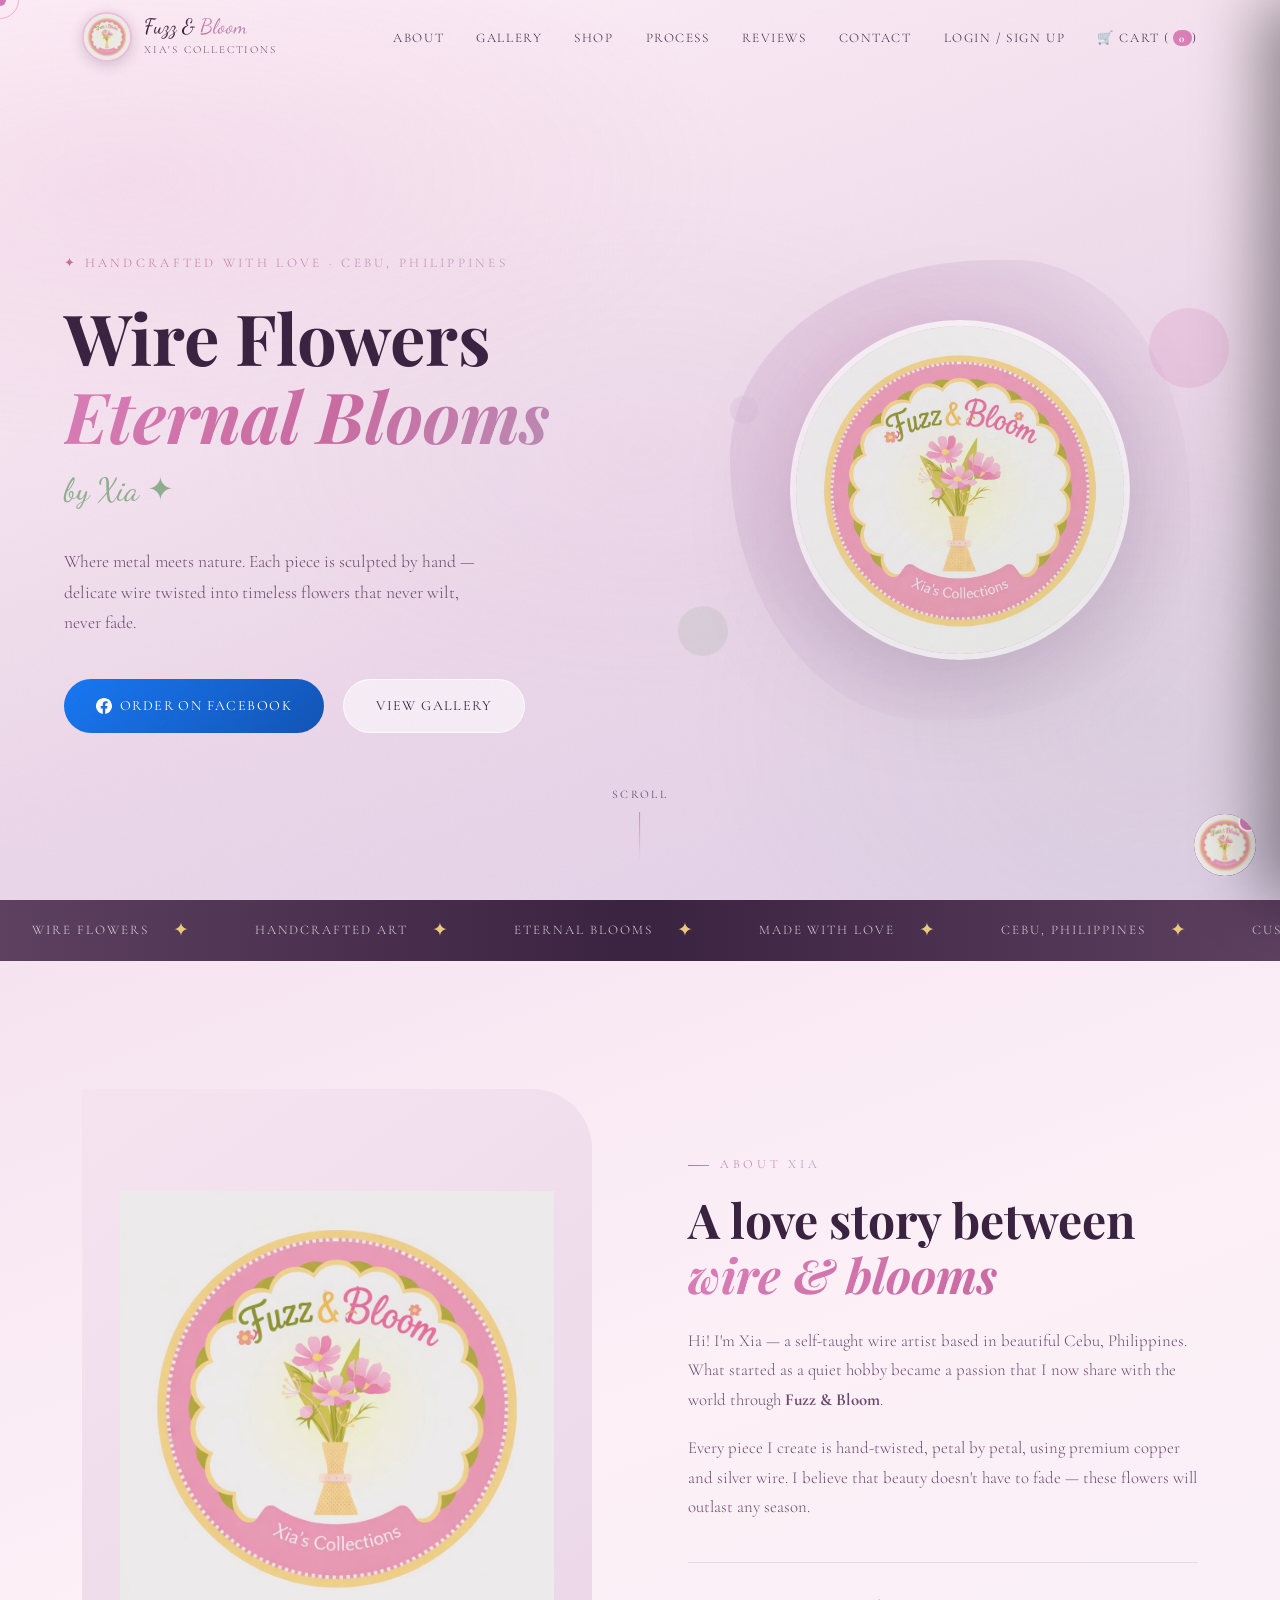
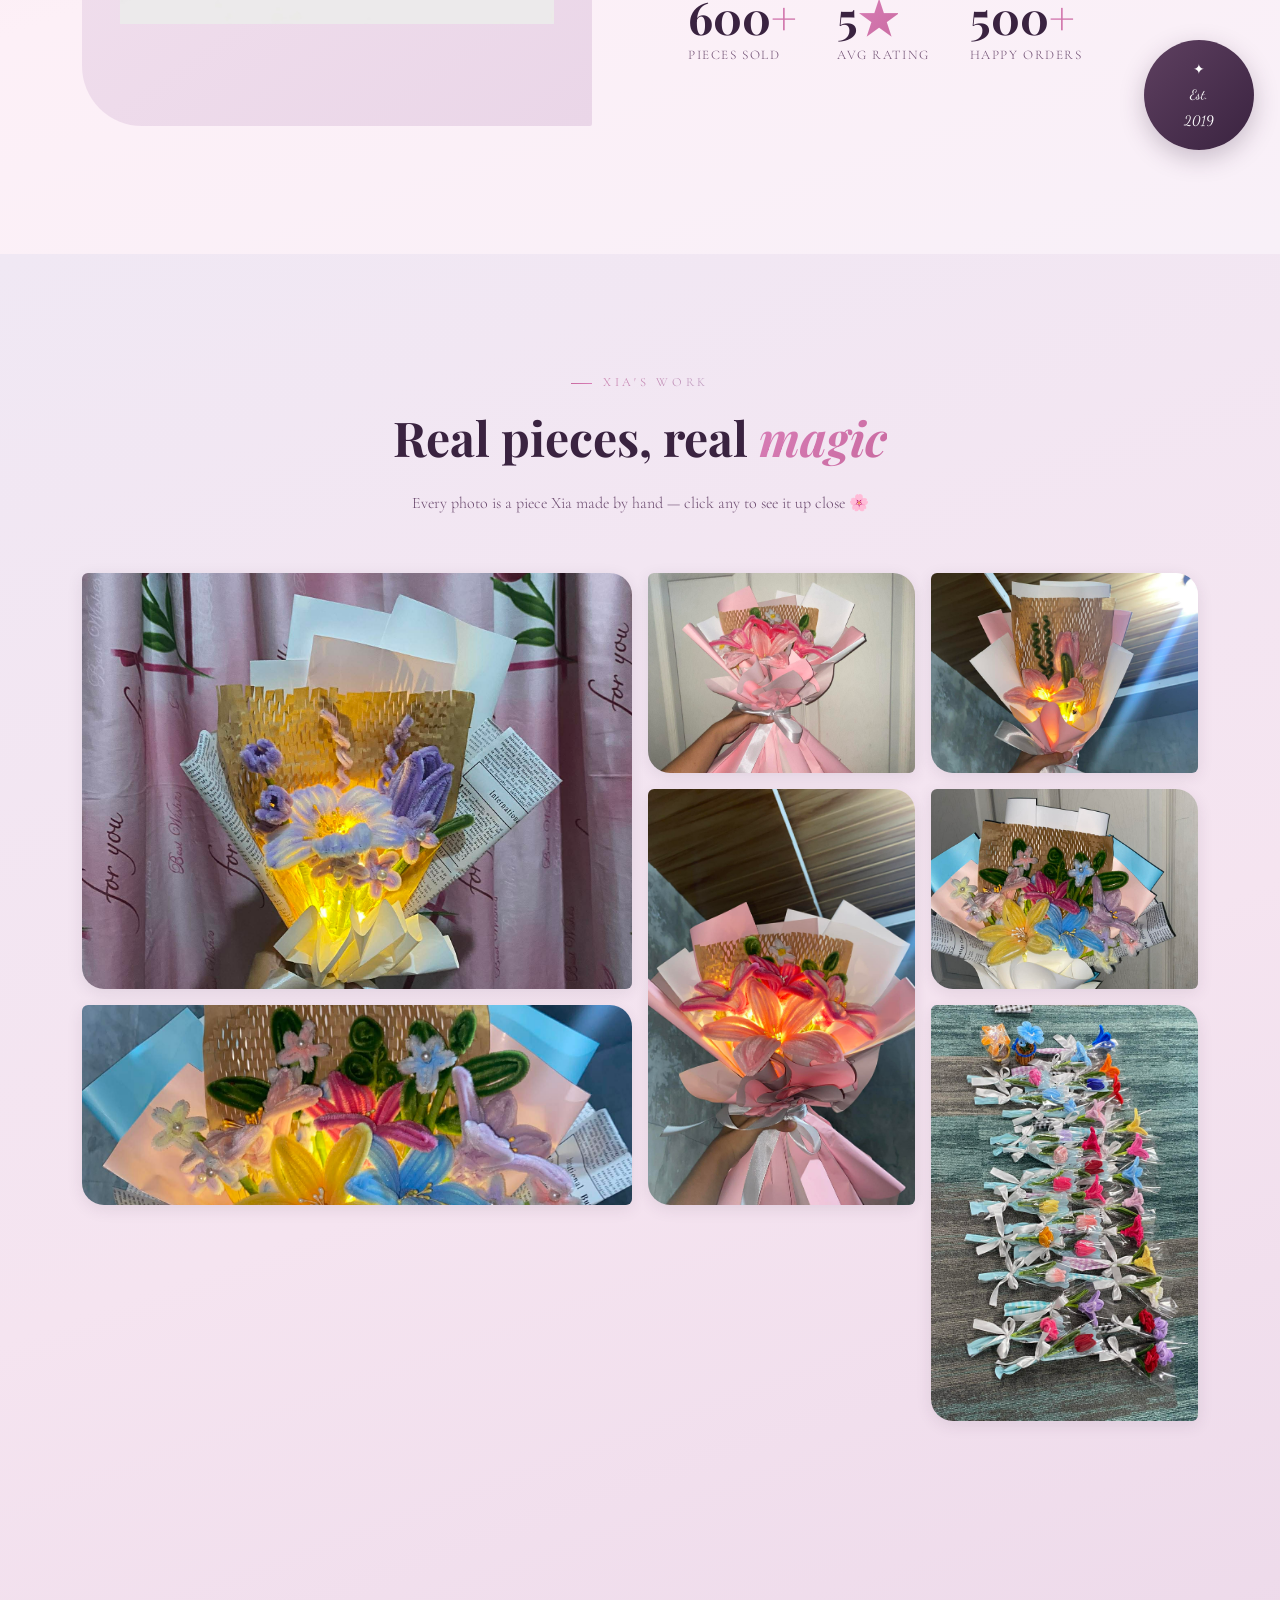
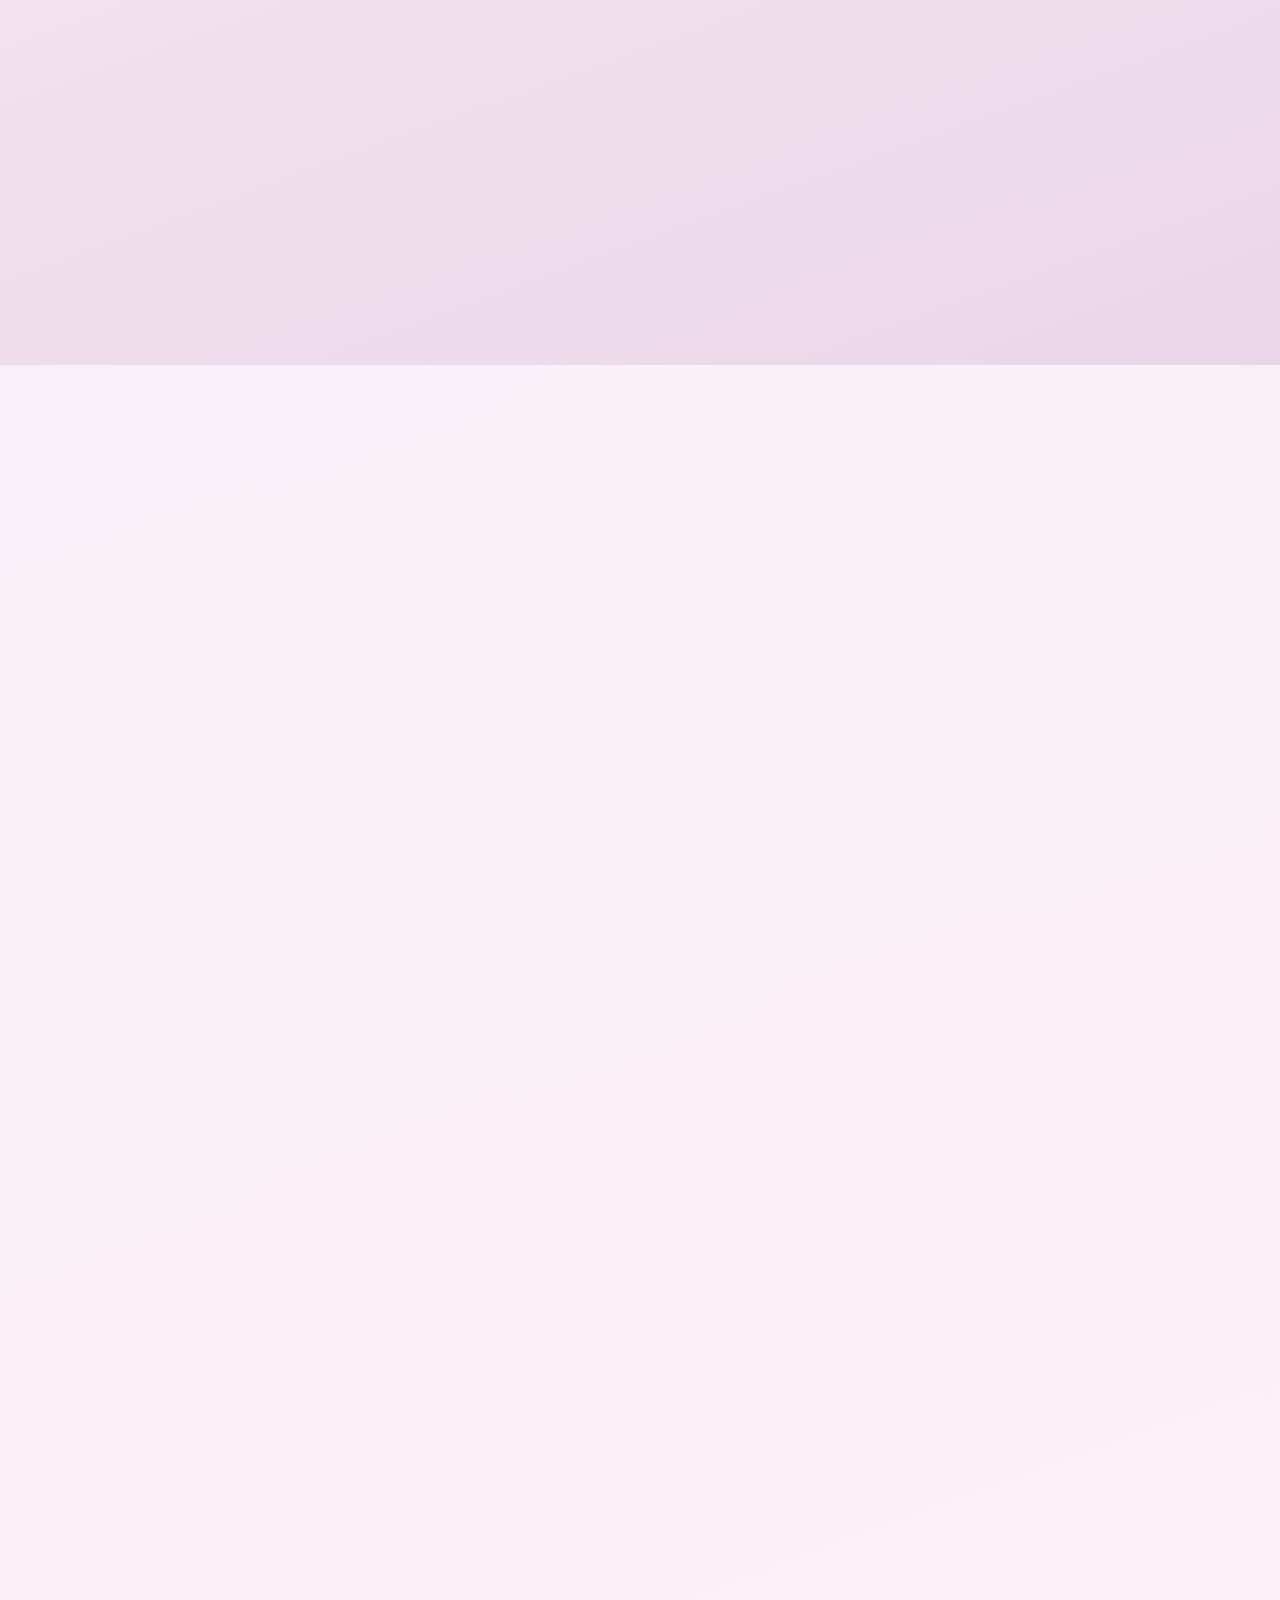
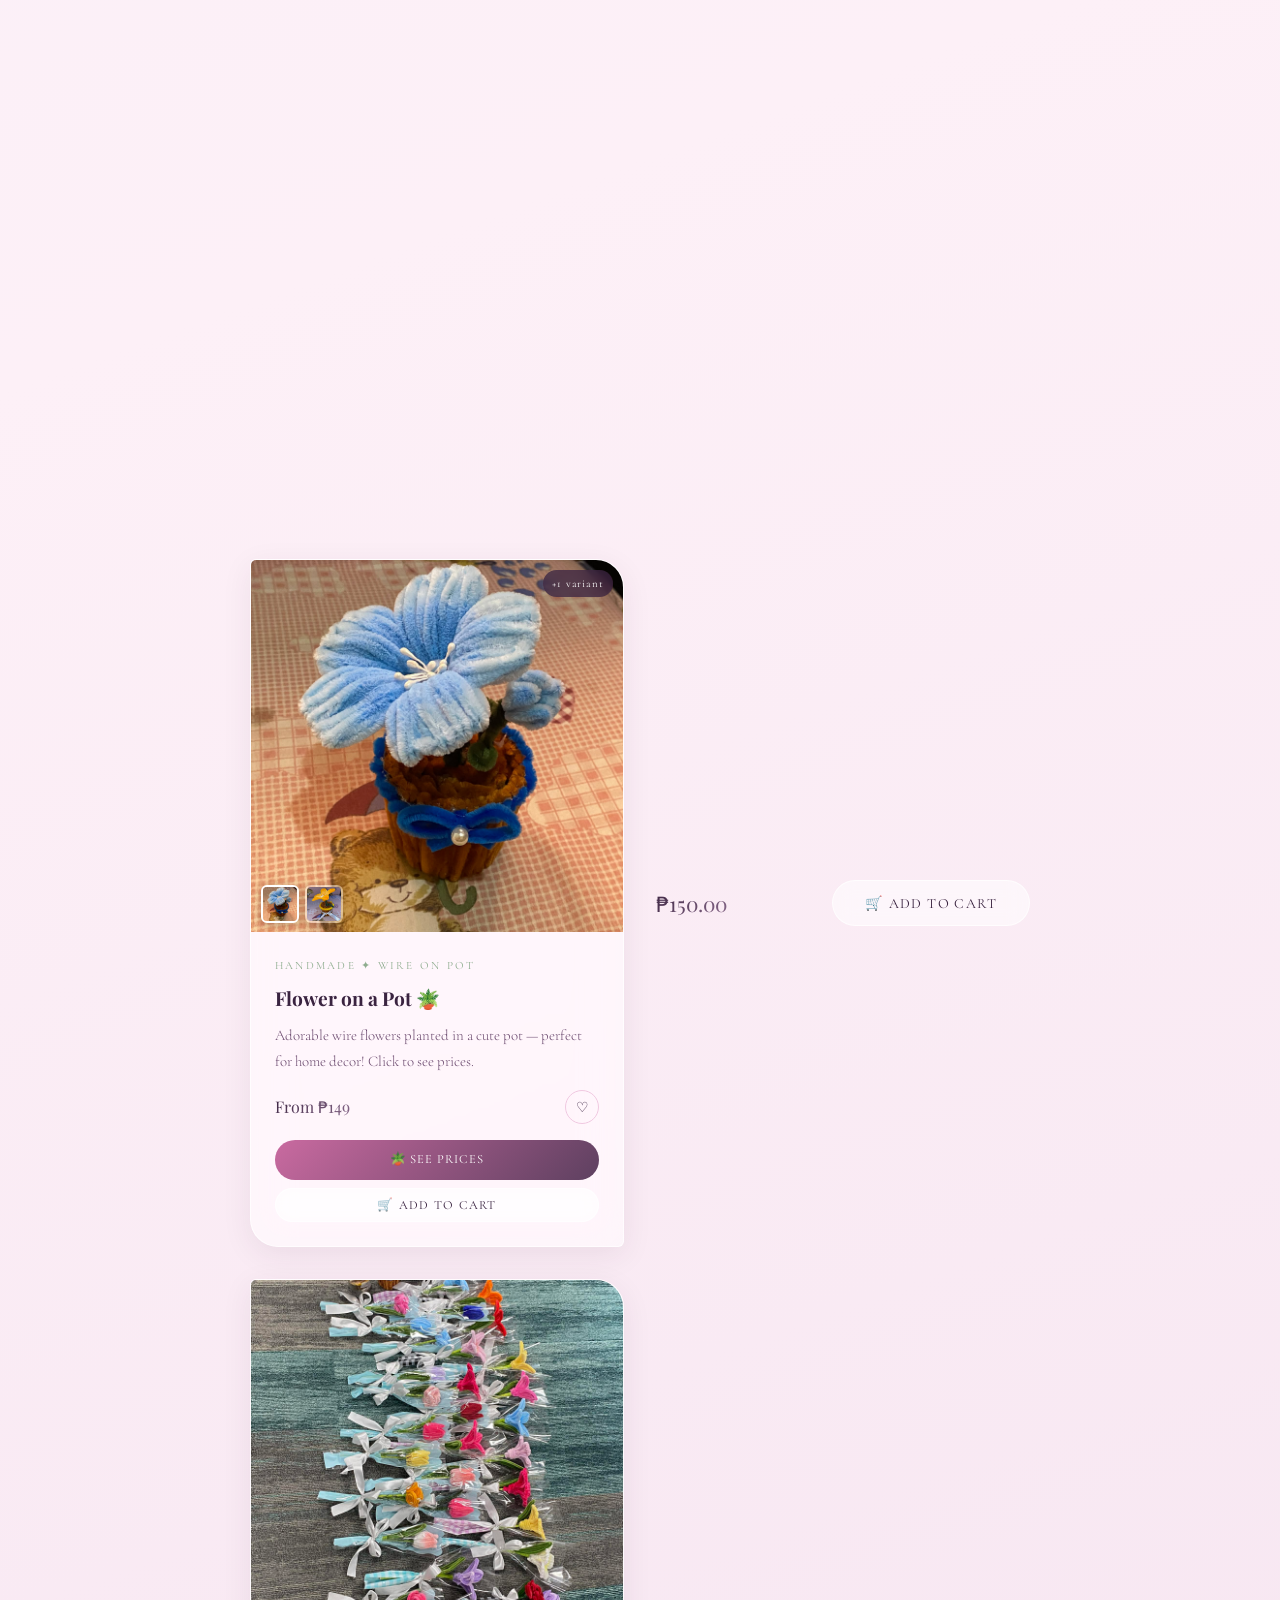
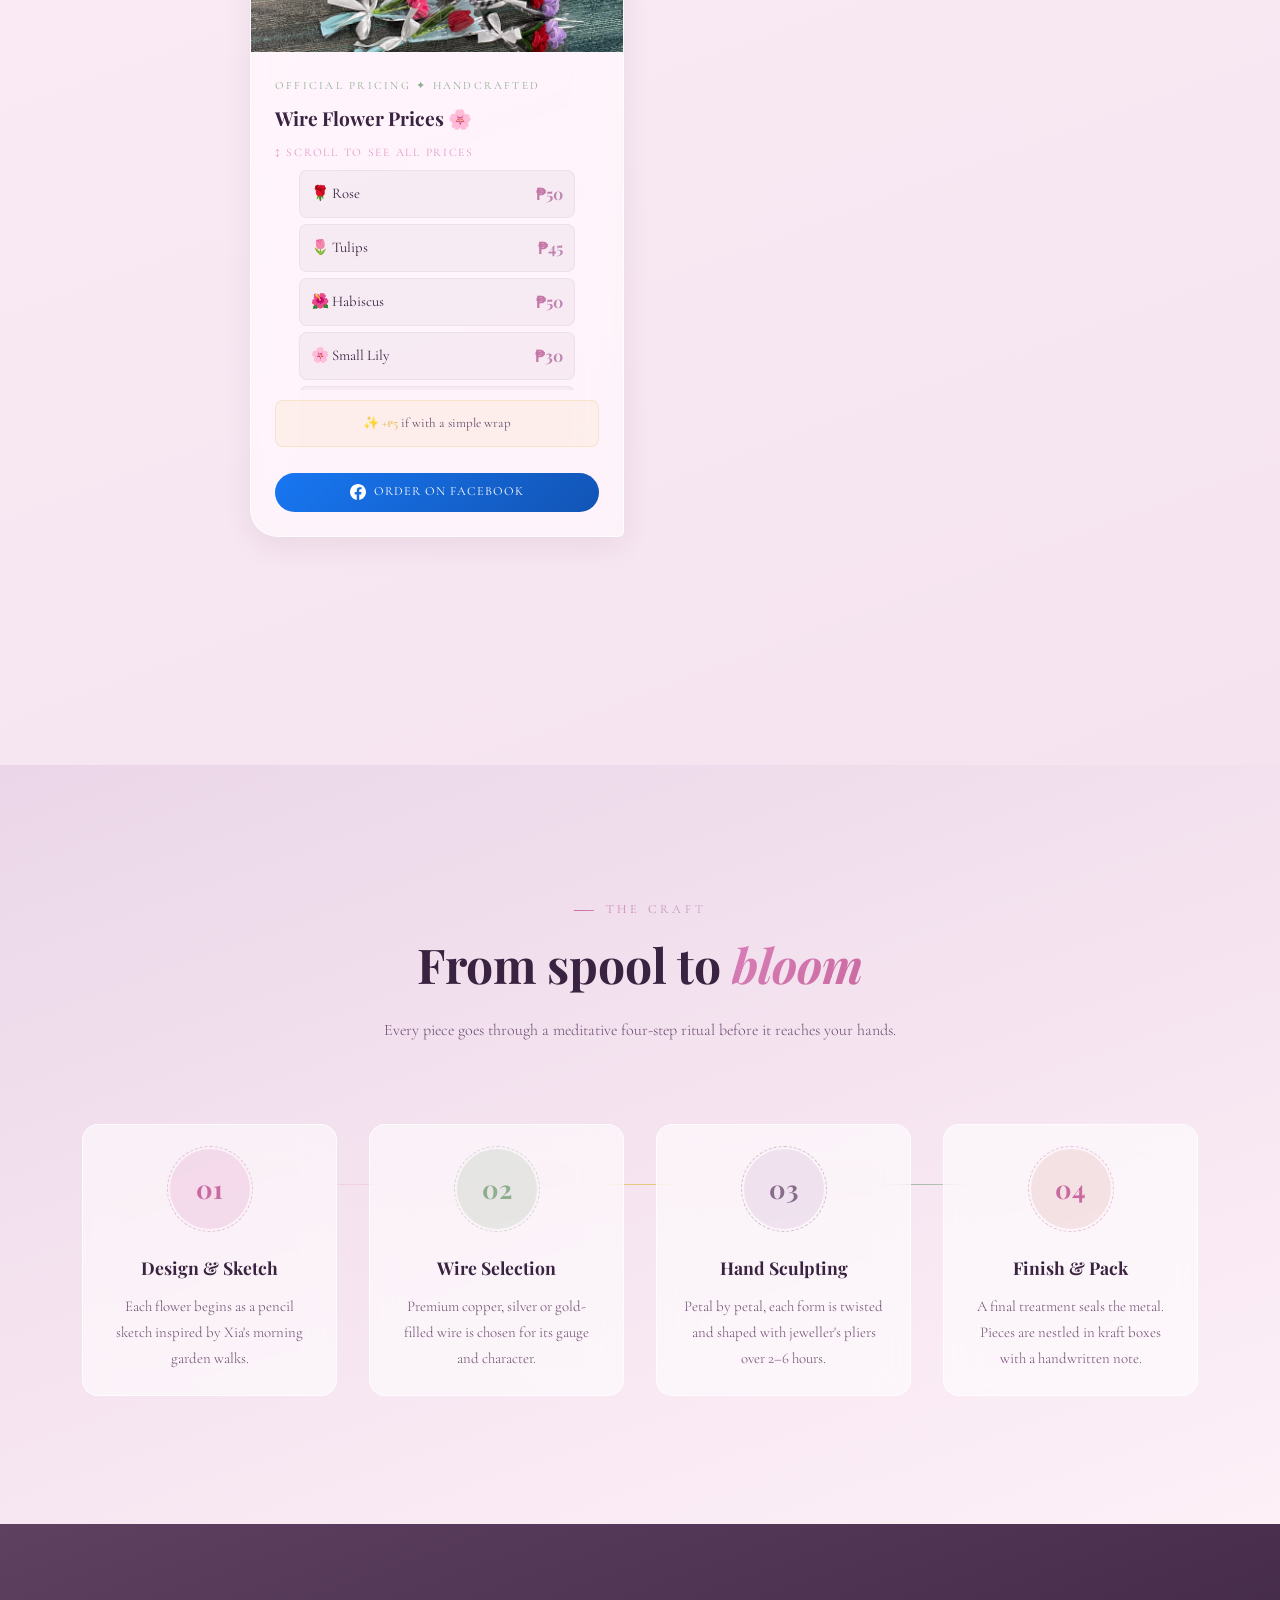
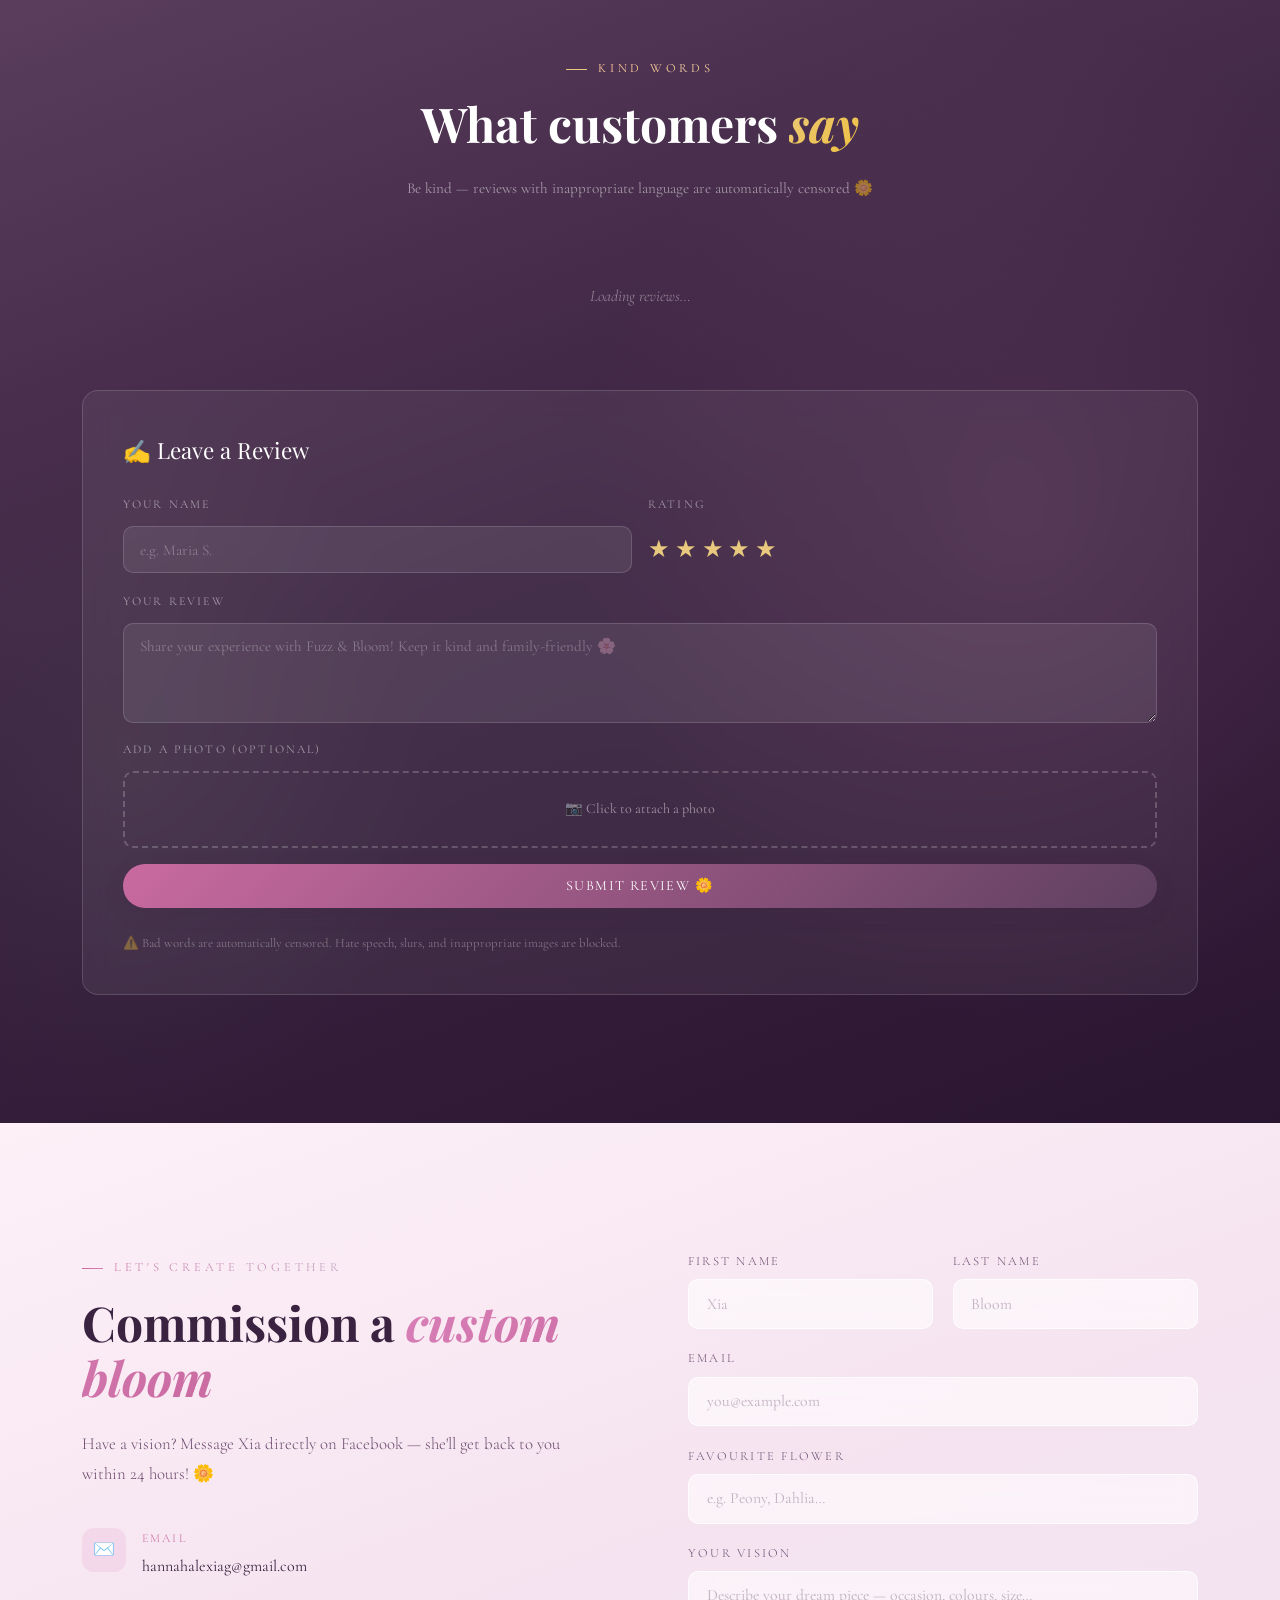
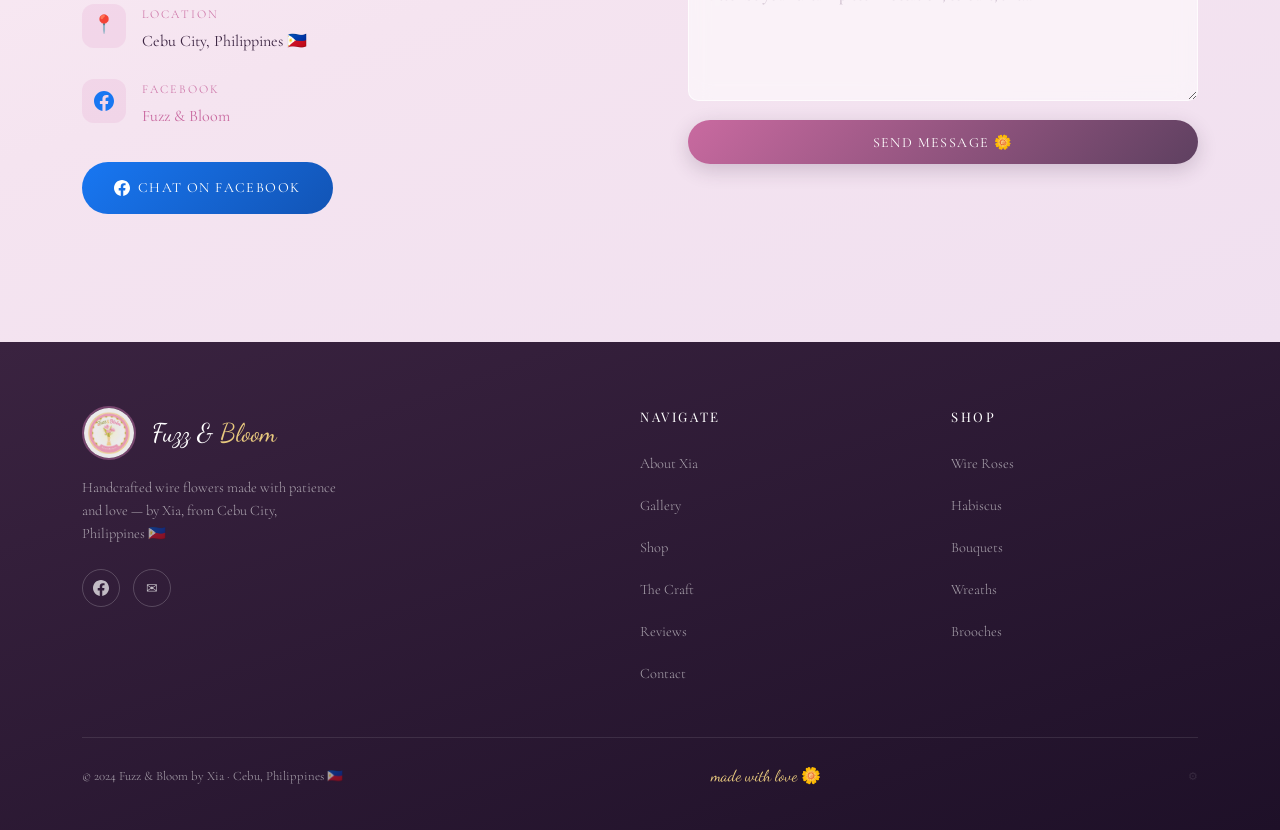
==== commit cc245771: "Add files via upload version 3 xia collection 1 bug" ====
--- a/yuhuyuj/index.html
+++ b/yuhuyuj/index.html
@@ -244,19 +244,25 @@
         <li>
           <a href="#" onclick="openCartModal()" id="navCartBtn">🛒 Cart (<span id="cartCount">0</span>)</a>
         </li>
-      </ul>
-      <button class="hamburger" id="hamburger"><span></span><span></span><span></span></button>
-    </div>
+</ul>
+    <!-- ADD THIS SPAN FOR MOBILE USERNAME -->
+    <span id="mobileUsernameDisplay" style="font-size: 0.85rem; font-family: var(--ff-display); color: var(--bark); font-weight: 600; display: none; margin-right: 0.5rem;"></span>
+    
+    <button class="hamburger" id="hamburger" onclick="toggleMobileMenu()"><span></span><span></span><span></span></button>
+  </div>
   </nav>
 
-  <div class="mobile-menu" id="mobileMenu">
-    <a href="#about" class="mobile-link">About</a>
-    <a href="#gallery" class="mobile-link">Gallery</a>
-    <a href="#collection" class="mobile-link">Shop</a>
-    <a href="#process" class="mobile-link">Process</a>
-    <a href="#reviews" class="mobile-link">Reviews</a>
-    <a href="#contact" class="mobile-link">Contact</a>
-  </div>
+<div class="mobile-menu" id="mobileMenu">
+    <a href="#about" class="mobile-link" onclick="toggleMobileMenu()">About</a>
+    <a href="#gallery" class="mobile-link" onclick="toggleMobileMenu()">Gallery</a>
+    <a href="#collection" class="mobile-link" onclick="toggleMobileMenu()">Shop</a>
+    <a href="#process" class="mobile-link" onclick="toggleMobileMenu()">Process</a>
+    <a href="#reviews" class="mobile-link" onclick="toggleMobileMenu()">Reviews</a>
+    <a href="#contact" class="mobile-link" onclick="toggleMobileMenu()">Contact</a>
+    <a href="#" id="mobileAuthLink" onclick="handleMobileAuthClick(); toggleMobileMenu();" style="color:var(--gold)">Login / Sign Up</a>
+    <a href="#" onclick="openCartModal(); toggleMobileMenu();">🛒 Cart (<span id="mobileCartCount">0</span>)</a>
+  </div>
+
 
   <section id="hero">
     <div class="hero-text">
@@ -378,6 +384,14 @@
             <button onclick="addToCart('Flower on a Pot', '₱149')" class="btn btn-secondary" style="width:100%;justify-content:center;margin-top:.5rem;font-size:.78rem;padding:.5rem;">🛒 Add to Cart</button>
           </div>
         </div>
+
+<div class="product-footer">
+  <div class="product-price">₱150.00</div>
+  <!-- ADD TO CART BUTTON FOR DESKTOP & MOBILE -->
+  <button class="btn btn-secondary add-to-cart-mobile-btn" onclick="addToCart('Product Name', 150)">
+    🛒 Add to Cart
+  </button>
+</div>
 
         <div class="product-card price-card reveal" style="transition-delay:.1s;cursor:none">
           <div class="product-img price-card-img-wrap">
@@ -597,4 +611,4 @@
 
   <script src="fb-addon.js"></script>
 </body>
-</html>
+</html>
--- a/yuhuyuj/fb-addon.css
+++ b/yuhuyuj/fb-addon.css
@@ -102,7 +102,19 @@
 .hamburger.open span:nth-child(1) { transform: translateY(6.5px) rotate(45deg); }
 .hamburger.open span:nth-child(2) { opacity: 0; }
 .hamburger.open span:nth-child(3) { transform: translateY(-6.5px) rotate(-45deg); }
-.mobile-menu { display: none; position: fixed; inset: 0; background: linear-gradient(135deg, var(--c1), var(--c2)); z-index: 490; flex-direction: column; align-items: center; justify-content: center; gap: 2.5rem; }
+.mobile-menu { 
+  display: none; 
+  position: fixed; 
+  inset: 0; 
+  background: linear-gradient(135deg, var(--c1), var(--c2)); 
+  z-index: 490; 
+  flex-direction: column; 
+  align-items: center; 
+  justify-content: center; 
+  gap: 1.5rem; 
+  overflow-y: auto; /* THIS LETS YOU SCROLL DOWN */
+  padding: 3rem 0;   /* Adds breathing room at top and bottom */ 
+}
 .mobile-menu.open { display: flex; }
 .mobile-menu a { font-family: var(--ff-display); font-size: 2rem; color: var(--bark); }
 
@@ -644,4 +656,187 @@
 /* Admin orders and logs text wrapping */
 .admin-rev-text {
   word-break: break-word;
+}
+
+/* ==========================================
+   CART ITEMS & QUANTITY BUTTON STYLING
+   ========================================== */
+.cart-item-row {
+  display: flex;
+  align-items: center;
+  justify-content: space-between;
+  background: rgba(255, 255, 255, 0.04);
+  padding: 10px 14px;
+  border-radius: 10px;
+  border: 1px solid rgba(255, 255, 255, 0.08);
+  margin-bottom: 8px;
+}
+
+.cart-item-info {
+  flex-grow: 1;
+}
+
+.cart-item-name {
+  font-weight: 600;
+  color: #fff;
+  font-size: 0.95rem;
+  margin-bottom: 2px;
+}
+
+.cart-item-price {
+  font-size: 0.85rem;
+  color: var(--gold);
+  font-family: var(--ff-display);
+}
+
+.cart-qty-controls {
+  display: flex;
+  align-items: center;
+  gap: 10px;
+  margin-right: 12px;
+}
+
+.cart-qty-btn {
+  background: rgba(255, 255, 255, 0.15);
+  color: #fff;
+  border: none;
+  width: 28px;
+  height: 28px;
+  border-radius: 6px;
+  cursor: none !important; 
+  font-weight: bold;
+  display: flex;
+  align-items: center;
+  justify-content: center;
+  font-size: 1rem;
+  transition: background 0.2s, transform 0.1s;
+}
+
+.cart-qty-btn:hover {
+  background: var(--pink);
+  transform: scale(1.1);
+  box-shadow: 0 4px 12px rgba(217, 127, 184, 0.4);
+}
+
+.cart-qty-num {
+  color: #fff;
+  min-width: 20px;
+  text-align: center;
+  font-size: 0.95rem;
+  font-weight: 600;
+}
+
+.cart-del-btn {
+  background: transparent;
+  border: none;
+  cursor: none !important;
+  cursor: pointer;
+  font-size: 1.1rem;
+  padding: 4px;
+  transition: transform 0.2s;
+}
+
+.cart-del-btn:hover {
+  transform: scale(1.15);
+}
+
+/* ==========================================
+   CUSTOM SCROLLBAR FOR CART ITEMS CONTAINER
+   ========================================== */
+#cartItemsContainer::-webkit-scrollbar {
+  width: 10px;
+  background: #ffffff; /* Solid white track */
+  border-radius: 4px;
+}
+
+#cartItemsContainer::-webkit-scrollbar-thumb {
+  background: #8e8e8e; /* Rounded grey pill thumb */
+  border-radius: 4px;
+  border: 2px solid #ffffff; /* Creates spacing inside the white track */
+}
+
+#cartItemsContainer::-webkit-scrollbar-thumb:hover {
+  background: #707070;
+}
+
+#cartItemsContainer {
+  position: relative;
+  scrollbar-color: #8e8e8e #ffffff;
+  scrollbar-width: thin;
+}
+
+/* ==========================================
+   MOBILE "ADD TO CART" BUTTON FIX
+   ========================================== */
+@media(max-width: 680px) {
+  /* Ensure the product grid stacks vertically */
+  .products-grid {
+    display: grid !important;
+    grid-template-columns: 1fr !important;
+    gap: 1.5rem !important;
+    padding: 0 1rem !important;
+  }
+
+  /* Make product cards adjust height automatically on mobile */
+  .product-card {
+    height: auto !important;
+    min-height: unset !important;
+    display: flex !important;
+    flex-direction: column !important;
+    justify-content: space-between !important;
+    padding: 1.25rem !important;
+  }
+
+  /* Force the Add to Cart button to be large, prominent, and visible on phones */
+  .product-card .add-to-cart-mobile-btn,
+  .product-card button.btn-secondary {
+    display: flex !important;
+    visibility: visible !important;
+    opacity: 1 !important;
+    width: 100% !important;
+    justify-content: center !important;
+    align-items: center !important;
+    margin-top: 1rem !important;
+    padding: 0.85rem 1rem !important;
+    font-size: 0.95rem !important;
+    background: var(--pink) !important;
+    color: #fff !important;
+    border-radius: 8px !important;
+    border: none !important;
+    box-shadow: 0 4px 12px rgba(217, 127, 184, 0.3) !important;
+    cursor: pointer !important;
+    z-index: 10 !important;
+  }
+}
+
+/* ==========================================
+   MOBILE HEADER FIX
+   ========================================== */
+@media(max-width: 680px) {
+  nav {
+    padding: 0.5rem 0 !important;
+  }
+  
+  .nav-inner {
+    padding: 0 1rem !important;
+    display: flex !important;
+    justify-content: space-between !important;
+    align-items: center !important;
+  }
+
+  .nav-logo-wrap {
+    gap: 0.5rem !important;
+  }
+
+  .nav-logo-img {
+    width: 40px !important;
+    height: 40px !important;
+  }
+
+  /* Ensure hamburger button stays neatly aligned on the right */
+  .hamburger {
+    display: flex !important;
+    margin-left: auto !important;
+    padding: 8px !important;
+  }
 }
